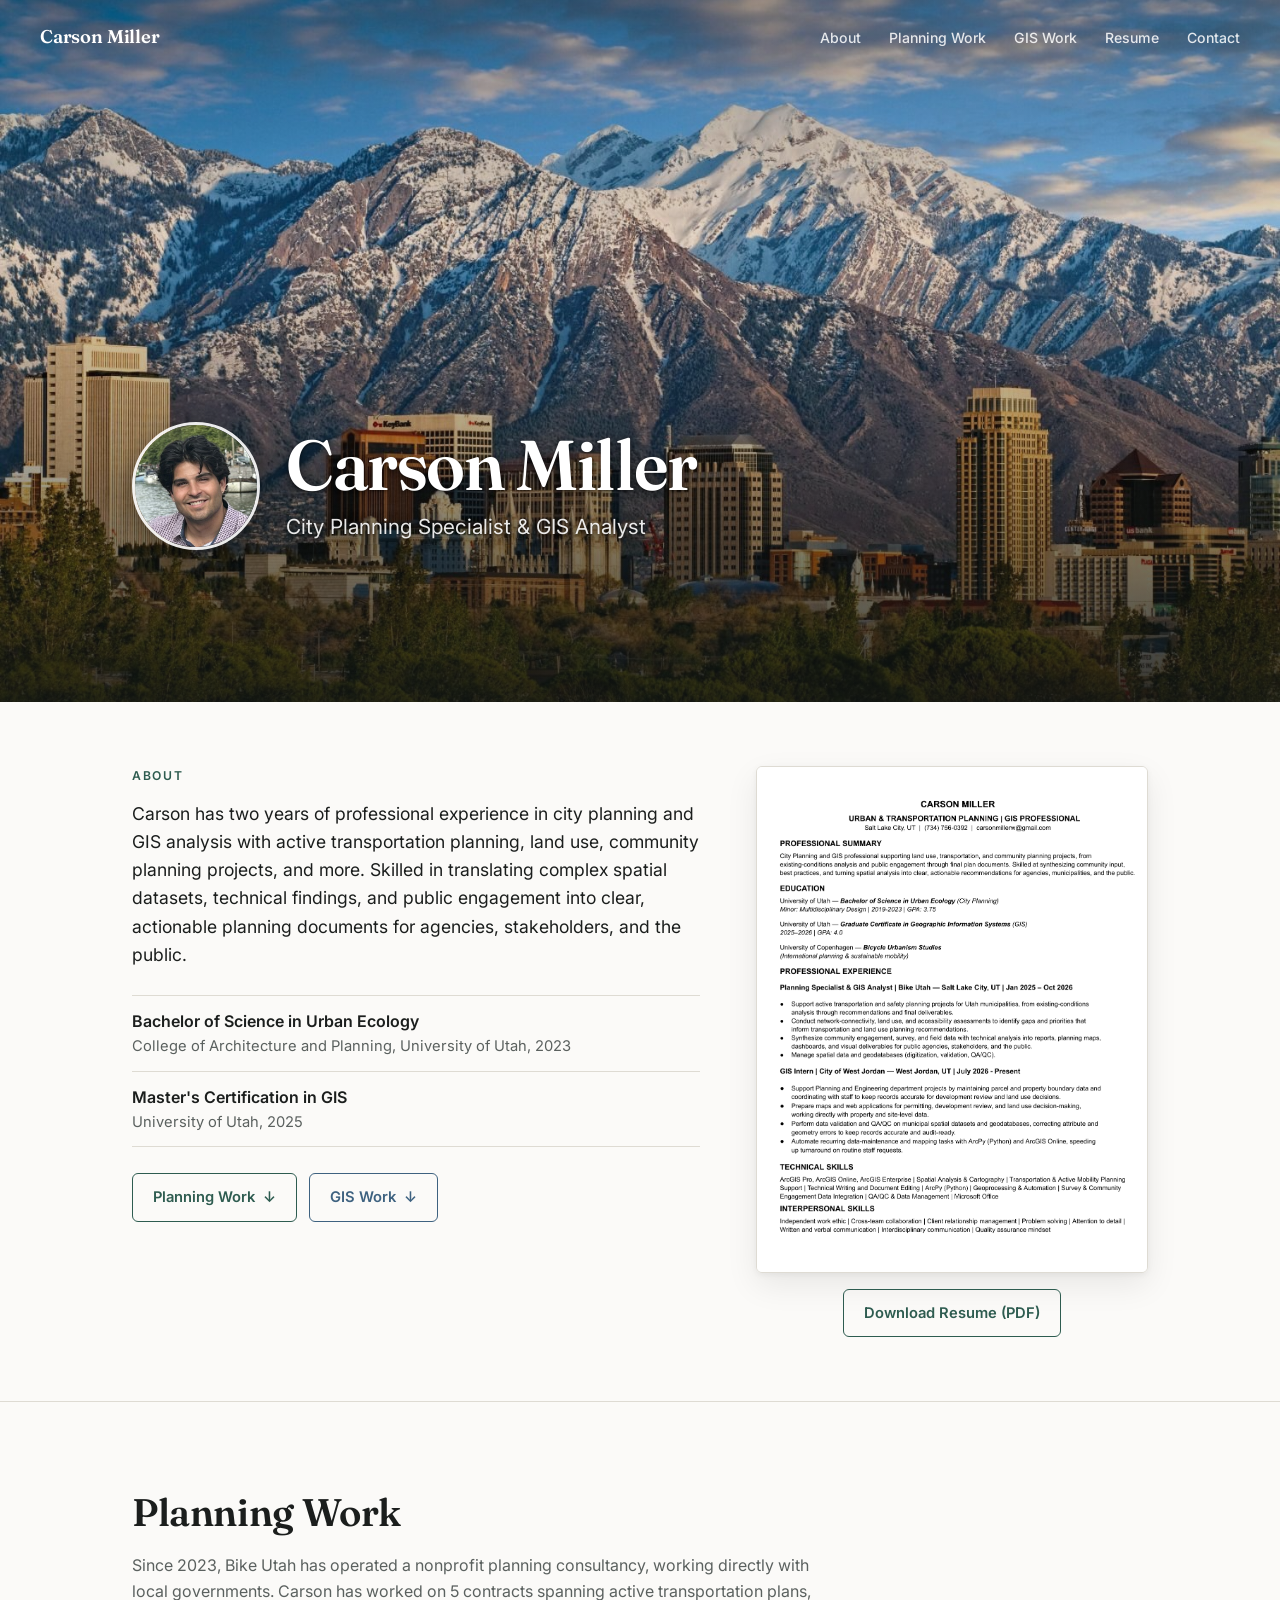
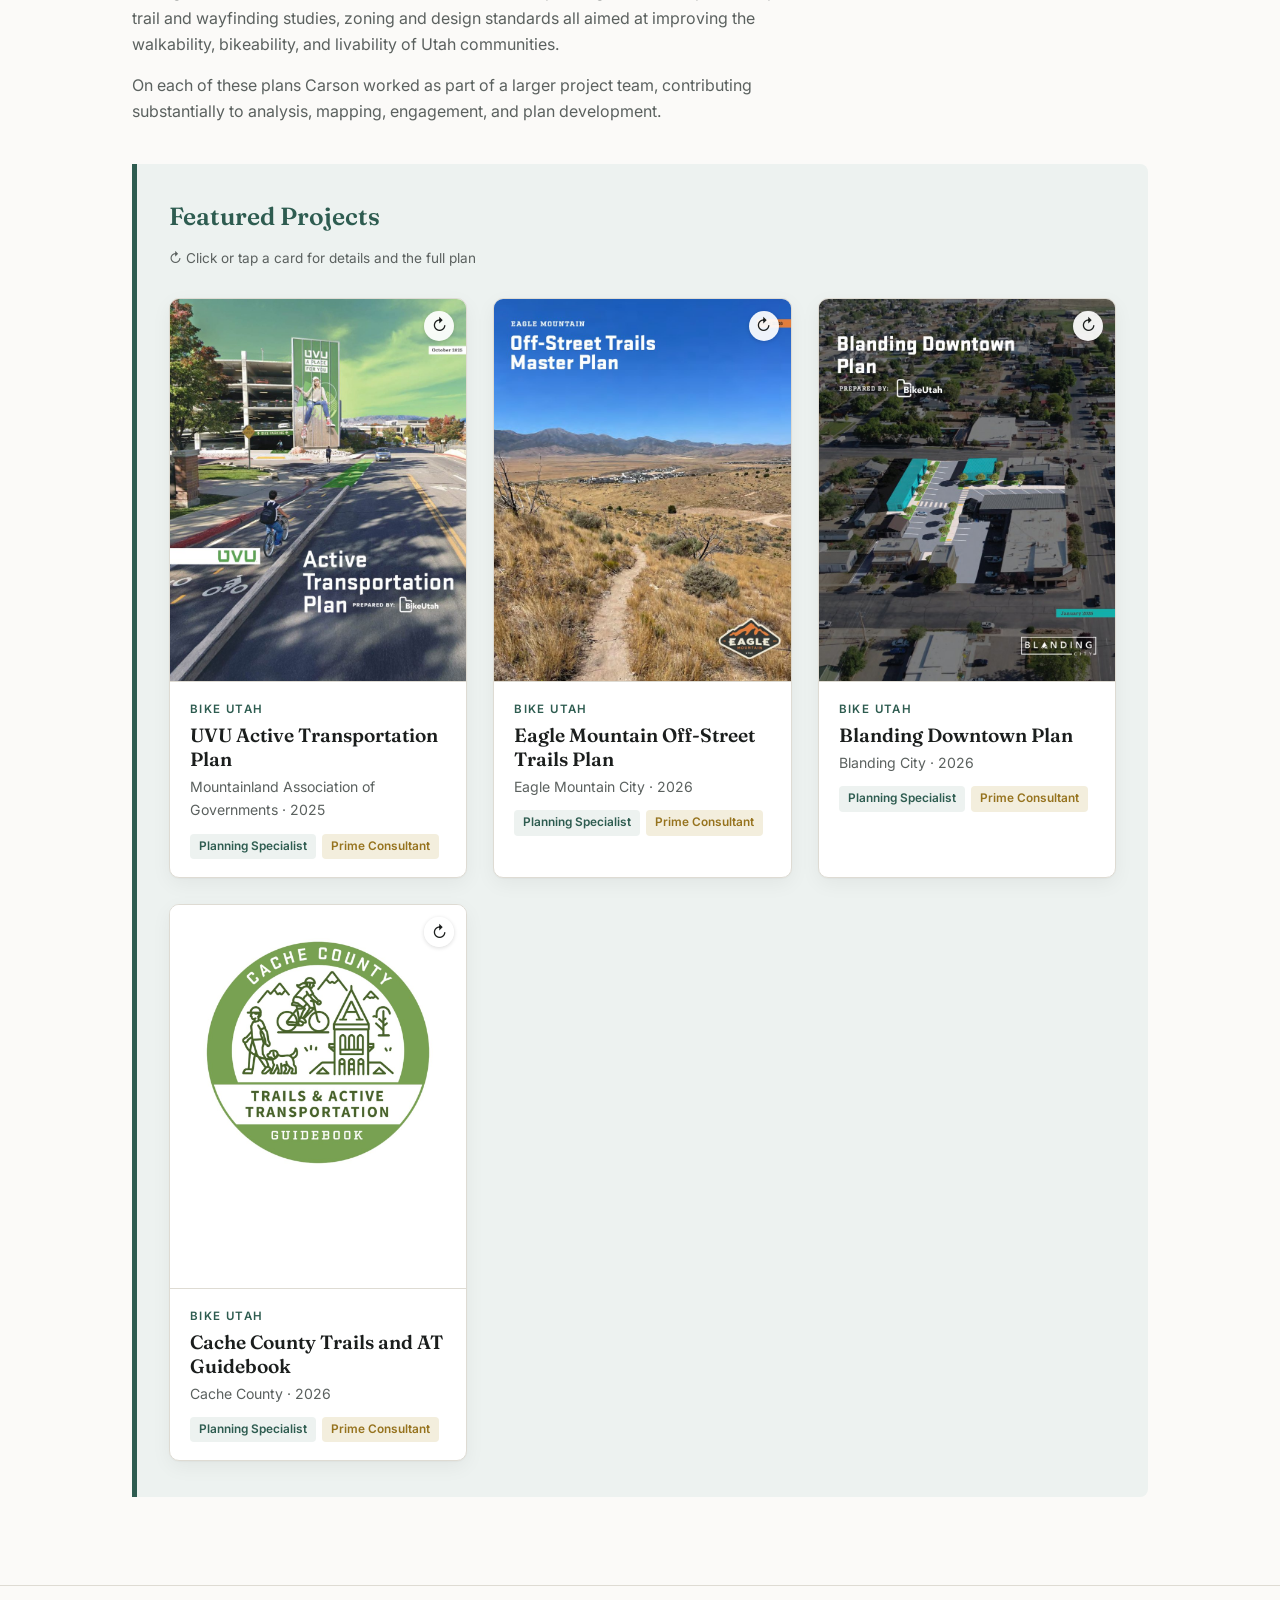
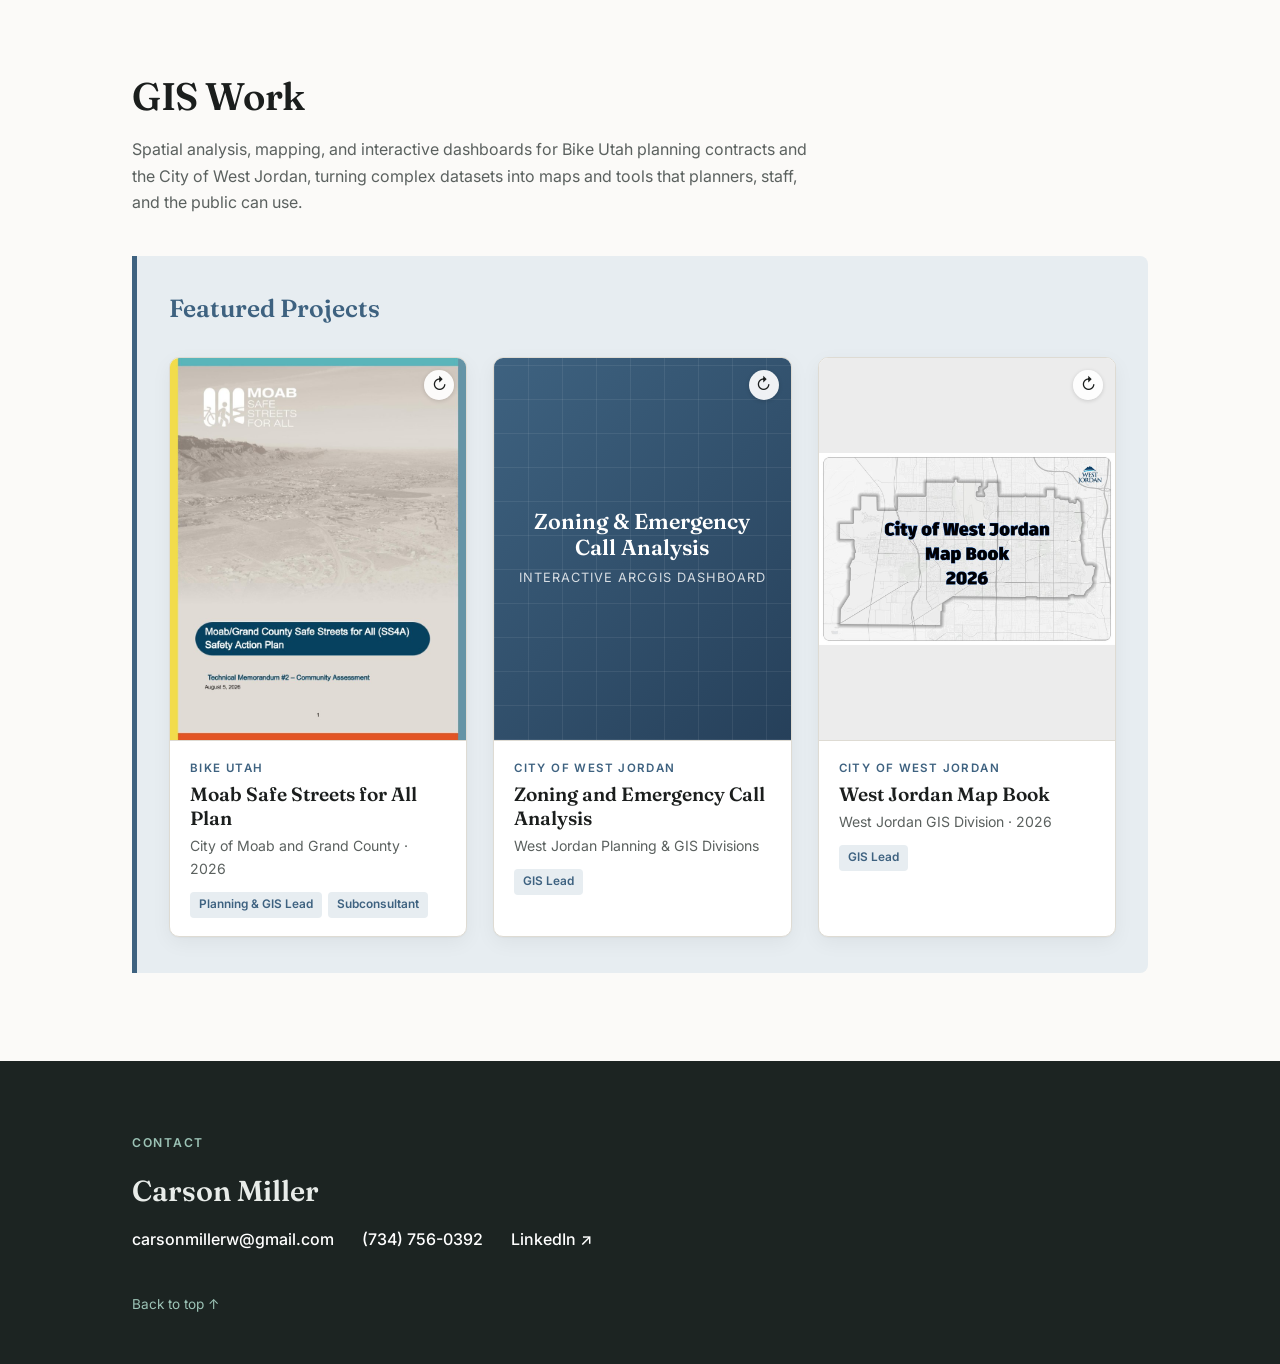
==== index.html @ 33e5baa2 "Lowercase active transportation plans in Planning Work overview Co-Authored-By: Claude Opus 5.5 <nor" ====
<!DOCTYPE html>
<html lang="en">
<head>
<meta charset="UTF-8">
<meta name="viewport" content="width=device-width, initial-scale=1.0">
<title>Carson Miller — City Planning Specialist &amp; GIS Analyst</title>
<meta name="description" content="Portfolio of Carson Miller, Planning Specialist and GIS Analyst at Bike Utah and the City of West Jordan, Utah.">
<meta property="og:title" content="Carson Miller — Portfolio">
<meta property="og:description" content="Planning Specialist and GIS Analyst at Bike Utah and the City of West Jordan, Utah.">
<meta property="og:image" content="https://carsonwmiller.github.io/Portfolio/assets/img/hero-slc-skyline.jpg">
<meta property="og:url" content="https://carsonwmiller.github.io/Portfolio/">
<meta property="og:type" content="website">
<meta name="twitter:card" content="summary_large_image">
<link rel="stylesheet" href="assets/css/style.css">
</head>
<body>

<header class="site-nav" id="siteNav">
  <div class="wrap">
    <a class="site-name" href="#top">Carson Miller</a>
    <button class="nav-toggle" id="navToggle" aria-label="Toggle menu" aria-expanded="false" aria-controls="siteNavLinks">
      <span></span><span></span><span></span>
    </button>
    <nav id="siteNavLinks">
      <a href="#about">About</a>
      <a href="#planning">Planning Work</a>
      <a href="#gis">GIS Work</a>
      <a href="#resume">Resume</a>
      <a href="#contact">Contact</a>
    </nav>
  </div>
</header>

<section class="hero" id="top">
  <img src="assets/img/hero-slc-skyline.jpg" alt="Downtown Salt Lake City skyline with the snow-capped Wasatch Mountains behind it">
  <div class="hero-content">
    <div class="wrap">
      <div class="hero-id">
        <img class="hero-photo" src="assets/img/headshot.jpg" alt="Carson Miller">
        <div>
          <h1>Carson Miller</h1>
          <div class="role">City Planning Specialist &amp; GIS Analyst</div>
        </div>
      </div>
    </div>
  </div>
</section>

<main>

  <section class="tight" id="about">
    <div class="wrap">
      <div class="about-grid">
        <div>
          <div class="eyebrow">About</div>
          <p class="lead">Carson has two years of professional experience in city planning and GIS analysis with active transportation planning, land use, community planning projects, and more. Skilled in translating complex spatial datasets, technical findings, and public engagement into clear, actionable planning documents for agencies, stakeholders, and the public.</p>

          <ul class="degree-list">
            <li>
              <div class="degree-name">Bachelor of Science in Urban Ecology</div>
              <div class="degree-school">College of Architecture and Planning, University of Utah, 2023</div>
            </li>
            <li>
              <div class="degree-name">Master's Certification in GIS</div>
              <div class="degree-school">University of Utah, 2025</div>
            </li>
          </ul>

          <div class="btn-row">
            <a class="btn btn-green" href="#planning">Planning Work <span aria-hidden="true">↓</span></a>
            <a class="btn btn-blue" href="#gis">GIS Work <span aria-hidden="true">↓</span></a>
          </div>
        </div>

        <div class="resume-col" id="resume">
          <a href="assets/resume/Carson-Miller-Resume.pdf" target="_blank" rel="noopener">
            <img class="resume-image" src="assets/img/resume-page1.png" alt="Carson Miller's resume">
          </a>
          <div class="resume-actions">
            <a class="btn btn-green" href="assets/resume/Carson-Miller-Resume.pdf" download>Download Resume (PDF)</a>
          </div>
        </div>
      </div>
    </div>
  </section>

  <!-- ================= PLANNING WORK ================= -->
  <section class="section-divide" id="planning">
    <div class="wrap">
      <h2>Planning Work</h2>
      <p class="muted measure">Since 2023, Bike Utah has operated a nonprofit planning consultancy, working directly with local governments. Carson has worked on 5 contracts spanning active transportation plans, trail and wayfinding studies, zoning and design standards all aimed at improving the walkability, bikeability, and livability of Utah communities.</p>
      <p class="muted measure">On each of these plans Carson worked as part of a larger project team, contributing substantially to analysis, mapping, engagement, and plan development.</p>

      <div class="cat-block">
        <div class="cat-title">Featured Projects</div>
        <p class="card-hint" id="cardHint">↻ Click or tap a card for details and the full plan</p>
        <div class="proj-grid">

          <!-- UVU -->
          <div class="flip-card" tabindex="0" role="button" aria-label="Utah Valley University Active Transportation Plan — show details">
            <div class="proj-inner">
              <div class="proj-face proj-front">
                <img class="proj-photo cover" src="assets/img/plan-uvu-main.jpg" alt="Cover of the UVU Active Transportation Plan showing a cyclist on a green bike lane near campus">
                <span class="flip-hint" aria-hidden="true">↻</span>
                <div class="proj-front-body">
                  <div class="proj-org">Bike Utah</div>
                  <div class="proj-name">UVU Active Transportation Plan</div>
                  <div class="proj-meta">Mountainland Association of Governments · 2025</div>
                  <div class="proj-tags"><span class="role-tag">Planning Specialist</span><span class="role-tag alt">Prime Consultant</span></div>
                </div>
              </div>
              <div class="proj-face proj-back">
                <img class="proj-photo" src="assets/img/plan-uvu-secondary.jpg" alt="Map of recommended bike loop, multi-use paths, and crossings on the UVU campus">
                <div class="proj-back-body">
                  <div class="proj-back-title">UVU Active Transportation Plan</div>
                  <ul class="proj-desc-list">
                    <li>Campus-wide Active Transportation Plan linking UVU, surrounding neighborhoods, and regional transit</li>
                    <li>Evaluates walking and biking conditions on campus and across the network</li>
                    <li>Identifies major barriers to active commuting</li>
                    <li>Infrastructure and program strategies for students, faculty, staff, and visitors</li>
                  </ul>
                  <div class="proj-links"><a class="proj-link" href="plans/uvu.html">View Full Plan →</a></div>
                </div>
              </div>
            </div>
          </div>

          <!-- Eagle Mountain -->
          <div class="flip-card" tabindex="0" role="button" aria-label="Eagle Mountain Off-Street Trails Plan — show details">
            <div class="proj-inner">
              <div class="proj-face proj-front">
                <img class="proj-photo cover" src="assets/img/plan-eaglemountain-cover.jpg" alt="Cover of the Eagle Mountain Off-Street Trails Master Plan">
                <span class="flip-hint" aria-hidden="true">↻</span>
                <div class="proj-front-body">
                  <div class="proj-org">Bike Utah</div>
                  <div class="proj-name">Eagle Mountain Off-Street Trails Plan</div>
                  <div class="proj-meta">Eagle Mountain City · 2026</div>
                  <div class="proj-tags"><span class="role-tag">Planning Specialist</span><span class="role-tag alt">Prime Consultant</span></div>
                </div>
              </div>
              <div class="proj-face proj-back">
                <img class="proj-photo" src="assets/img/plan-eaglemountain-secondary.jpg" alt="Trail network map of Lower Hidden Valley in Eagle Mountain">
                <div class="proj-back-body">
                  <div class="proj-back-title">Eagle Mountain Off-Street Trails Plan</div>
                  <ul class="proj-desc-list">
                    <li>Off-street trails master plan focused on Hidden Hollow and surrounding public lands</li>
                    <li>Field-based assessment of the existing trail system</li>
                    <li>Identifies safety, drainage, erosion, connectivity, and signage issues</li>
                    <li>Recommendations to improve conditions and expand access for all trail users</li>
                    <li>Evaluated the city's bike park; proposed skill-area and expansion upgrades</li>
                  </ul>
                  <div class="proj-links"><a class="proj-link" href="plans/eagle-mountain.html">View Full Plan →</a></div>
                </div>
              </div>
            </div>
          </div>

          <!-- Blanding -->
          <div class="flip-card" tabindex="0" role="button" aria-label="Blanding Downtown Plan — show details">
            <div class="proj-inner">
              <div class="proj-face proj-front">
                <img class="proj-photo cover" src="assets/img/plan-blanding-cover.jpg" alt="Cover of the Blanding Downtown Plan">
                <span class="flip-hint" aria-hidden="true">↻</span>
                <div class="proj-front-body">
                  <div class="proj-org">Bike Utah</div>
                  <div class="proj-name">Blanding Downtown Plan</div>
                  <div class="proj-meta">Blanding City · 2026</div>
                  <div class="proj-tags"><span class="role-tag">Planning Specialist</span><span class="role-tag alt">Prime Consultant</span></div>
                </div>
              </div>
              <div class="proj-face proj-back">
                <img class="proj-photo" src="assets/img/plan-blanding-secondary.jpg" alt="Aerial rendering of a proposed downtown Blanding block with infill building, midblock walkway, and parking">
                <div class="proj-back-body">
                  <div class="proj-back-title">Blanding Downtown Plan</div>
                  <ul class="proj-desc-list">
                    <li>Recommendations to make downtown more walkable and vibrant</li>
                    <li>Street redesigns, downtown zoning code, wayfinding and street amenities</li>
                    <li>Branding and marketing recommendations</li>
                    <li>Existing conditions analysis</li>
                    <li>Community workshop for engagement</li>
                  </ul>
                  <div class="proj-links"><a class="proj-link" href="plans/blanding.html">View Full Plan →</a></div>
                </div>
              </div>
            </div>
          </div>

          <!-- Cache County -->
          <div class="flip-card" tabindex="0" role="button" aria-label="Cache County Trails and Active Transportation Guidebook — show details">
            <div class="proj-inner">
              <div class="proj-face proj-front">
                <img class="proj-photo cover logo" src="assets/img/plan-cache-logo.jpg" alt="Cache County Trails and Active Transportation Guidebook logo">
                <span class="flip-hint" aria-hidden="true">↻</span>
                <div class="proj-front-body">
                  <div class="proj-org">Bike Utah</div>
                  <div class="proj-name">Cache County Trails and AT Guidebook</div>
                  <div class="proj-meta">Cache County · 2026</div>
                  <div class="proj-tags"><span class="role-tag">Planning Specialist</span><span class="role-tag alt">Prime Consultant</span></div>
                </div>
              </div>
              <div class="proj-face proj-back">
                <img class="proj-photo logo" src="assets/img/plan-cache-logo.jpg" alt="">
                <div class="proj-back-body">
                  <div class="proj-back-title">Cache County Trails and AT Guidebook</div>
                  <ul class="proj-desc-list">
                    <li>Guidebook for municipalities to support implementation of AT facilities</li>
                    <li>More consistent design standards for municipalities to follow</li>
                    <li>Context-sensitive standards aligned with Cache County's unique characteristics</li>
                    <li>Model ordinances and policy tools</li>
                    <li>Hosted 3 community workshops</li>
                  </ul>
                  <div class="proj-links"><span class="proj-status">Ongoing Project</span></div>
                </div>
              </div>
            </div>
          </div>

        </div>
      </div>
    </div>
  </section>

  <!-- ================= GIS WORK ================= -->
  <section class="section-divide" id="gis">
    <div class="wrap">
      <h2>GIS Work</h2>
      <p class="muted measure">Spatial analysis, mapping, and interactive dashboards for Bike Utah planning contracts and the City of West Jordan, turning complex datasets into maps and tools that planners, staff, and the public can use.</p>

      <div class="cat-block cat-blue">
        <div class="cat-title">Featured Projects</div>
        <div class="proj-grid">

          <!-- Moab -->
          <div class="flip-card" tabindex="0" role="button" aria-label="Moab Safe Streets for All Plan — show details">
            <div class="proj-inner">
              <div class="proj-face proj-front">
                <img class="proj-photo cover" src="assets/img/plan-moab-cover.jpg" alt="Cover of the Moab/Grand County Safe Streets for All Safety Action Plan community assessment memo">
                <span class="flip-hint" aria-hidden="true">↻</span>
                <div class="proj-front-body">
                  <div class="proj-org">Bike Utah</div>
                  <div class="proj-name">Moab Safe Streets for All Plan</div>
                  <div class="proj-meta">City of Moab and Grand County · 2026</div>
                  <div class="proj-tags"><span class="role-tag">Planning &amp; GIS Lead</span><span class="role-tag alt">Subconsultant</span></div>
                </div>
              </div>
              <div class="proj-face proj-back">
                <img class="proj-photo" src="assets/img/plan-moab-secondary.jpg" alt="Equity Priority Index map of Moab and Grand County">
                <div class="proj-back-body">
                  <div class="proj-back-title">Moab Safe Streets for All Plan</div>
                  <ul class="proj-desc-list">
                    <li>Community assessment for the Moab/Grand County SS4A Safety Action Plan</li>
                    <li>Built an Equity Priority Index (WFRC method) from 2020 Census blocks and 2024 ACS data</li>
                    <li>Level of Traffic Stress and gap analysis of bike lanes, sidewalks, and crossings</li>
                    <li>Travel shed analysis showing how planned corridor improvements expand walking and biking access to neighborhood and regional centers</li>
                  </ul>
                  <div class="proj-links">
                    <a class="proj-link" href="plans/moab-memo.html">View Full Plan →</a>
                  </div>
                </div>
              </div>
            </div>
          </div>

          <!-- Emergency calls -->
          <div class="flip-card" tabindex="0" role="button" aria-label="Zoning and Emergency Call Analysis — show details">
            <div class="proj-inner">
              <div class="proj-face proj-front">
                <div class="proj-placeholder blue cover"><div><div class="ph-label">Zoning &amp; Emergency<br>Call Analysis</div><div class="ph-sub">Interactive ArcGIS Dashboard</div></div></div>
                <span class="flip-hint" aria-hidden="true">↻</span>
                <div class="proj-front-body">
                  <div class="proj-org">City of West Jordan</div>
                  <div class="proj-name">Zoning and Emergency Call Analysis</div>
                  <div class="proj-meta">West Jordan Planning &amp; GIS Divisions</div>
                  <div class="proj-tags"><span class="role-tag">GIS Lead</span></div>
                </div>
              </div>
              <div class="proj-face proj-back">
                <div class="proj-placeholder blue"><div class="ph-sub">Calls per 100 residents, by zone and year</div></div>
                <div class="proj-back-body">
                  <div class="proj-back-title">Zoning and Emergency Call Analysis</div>
                  <ul class="proj-desc-list">
                    <li>Compared emergency call volume across zoning areas for the Planning Division</li>
                    <li>Built custom study-area polygons and clipped call data to each zone</li>
                    <li>Estimated zone populations from census block data</li>
                    <li>Calls per 100 residents, by year and call type</li>
                    <li>Interactive ArcGIS Dashboard built for non-GIS staff</li>
                  </ul>
                  <div class="proj-links">
                    <a class="proj-link" href="https://west-jordan-city.maps.arcgis.com/apps/dashboards/5d0755e8b1f54883b22e8482d01b4936" target="_blank" rel="noopener">Open Live Dashboard ↗</a>
                    <a class="proj-link" href="plans/westjordan-emergency.html">Project Workflow →</a>
                  </div>
                </div>
              </div>
            </div>
          </div>

          <!-- Map book -->
          <div class="flip-card" tabindex="0" role="button" aria-label="West Jordan Map Book — show details">
            <div class="proj-inner">
              <div class="proj-face proj-front">
                <img class="proj-photo cover contain" src="assets/img/plan-mapbook-cover.jpg" alt="Title page of the City of West Jordan Map Book 2026">
                <span class="flip-hint" aria-hidden="true">↻</span>
                <div class="proj-front-body">
                  <div class="proj-org">City of West Jordan</div>
                  <div class="proj-name">West Jordan Map Book</div>
                  <div class="proj-meta">West Jordan GIS Division · 2026</div>
                  <div class="proj-tags"><span class="role-tag">GIS Lead</span></div>
                </div>
              </div>
              <div class="proj-face proj-back">
                <img class="proj-photo" src="assets/img/plan-mapbook-secondary.jpg" alt="Zoning map of West Jordan from the 2026 Map Book">
                <div class="proj-back-body">
                  <div class="proj-back-title">West Jordan Map Book</div>
                  <ul class="proj-desc-list">
                    <li>2026 citywide reference atlas of 35 maps for city staff</li>
                    <li>Organized by land use, utilities, schools, emergency services, transportation, public works, and districts</li>
                    <li>Includes zoning, future land use, FEMA flood zones, and liquefaction potential</li>
                    <li>2025 medical and fire call maps and heat maps, plus fire station service areas</li>
                    <li>Consistent cartographic template across every map</li>
                  </ul>
                  <div class="proj-links"><a class="proj-link" href="plans/westjordan-map-book.html">View Full Map Book →</a></div>
                </div>
              </div>
            </div>
          </div>

        </div>
      </div>
    </div>
  </section>

</main>

<footer class="contact-footer" id="contact">
  <div class="wrap">
    <div class="eyebrow">Contact</div>
    <div class="contact-name">Carson Miller</div>
    <div class="contact-lines">
      <a href="mailto:carsonmillerw@gmail.com">carsonmillerw@gmail.com</a>
      <a href="tel:+17347560392">(734) 756-0392</a>
      <a href="https://www.linkedin.com/in/carson-miller-039444268/" target="_blank" rel="noopener">LinkedIn ↗</a>
    </div>
    <a class="back-to-top" href="#top">Back to top ↑</a>
  </div>
</footer>

<script>
  const hint = document.getElementById('cardHint');
  function flip(card) {
    document.querySelectorAll('.flip-card.flipped').forEach(c => { if (c !== card) c.classList.remove('flipped'); });
    card.classList.toggle('flipped');
    if (hint) hint.classList.add('hidden');
  }
  document.querySelectorAll('.flip-card').forEach(card => {
    card.addEventListener('click', e => { if (!e.target.closest('a')) flip(card); });
    card.addEventListener('keydown', e => {
      if ((e.key === 'Enter' || e.key === ' ') && !e.target.closest('a')) { e.preventDefault(); flip(card); }
    });
  });

  const nav = document.getElementById('siteNav');
  const onScroll = () => nav.classList.toggle('scrolled', window.scrollY > window.innerHeight * 0.5);
  window.addEventListener('scroll', onScroll, {passive:true});
  onScroll();

  const navToggle = document.getElementById('navToggle');
  const navLinks = document.getElementById('siteNavLinks');
  navToggle.addEventListener('click', () => {
    const open = navLinks.classList.toggle('open');
    navToggle.classList.toggle('open', open);
    navToggle.setAttribute('aria-expanded', open);
    nav.classList.add('scrolled');
  });
  navLinks.querySelectorAll('a').forEach(a => a.addEventListener('click', () => {
    navLinks.classList.remove('open');
    navToggle.classList.remove('open');
    navToggle.setAttribute('aria-expanded', 'false');
  }));
</script>

</body>
</html>
---- assets/css/style.css ----
@import url('https://fonts.googleapis.com/css2?family=Fraunces:opsz,wght@9..144,400;9..144,600;9..144,700&family=Inter:wght@400;500;600;700&display=swap');

:root{
  --bg:#FBFAF8;
  --surface:#FFFFFF;
  --ink:#1B1E1D;
  --ink-soft:#5B615F;
  --line:#DEDBD3;
  --accent:#2E5C50;
  --accent-soft:#EDF2F0;
  --blue:#3E6280;
  --blue-soft:#E7EDF1;
  --gold:#96731E;
  --gold-soft:#F3EEDD;
  --max:1080px;
  --measure:680px;
}

*{box-sizing:border-box;}
html{scroll-behavior:smooth;}
body{
  margin:0;
  background:var(--bg);
  color:var(--ink);
  font-family:'Inter', -apple-system, BlinkMacSystemFont, sans-serif;
  font-size:16px;
  line-height:1.65;
  -webkit-font-smoothing:antialiased;
}
a{color:var(--accent); text-decoration:none;}
a:hover, a:focus-visible{text-decoration:underline;}
img{max-width:100%; display:block;}

.wrap{max-width:var(--max); margin:0 auto; padding:0 32px;}
.measure{max-width:var(--measure);}

h1,h2,.display{font-family:'Fraunces', Georgia, serif;}
h2{font-size:clamp(1.8rem, 3vw, 2.5rem); font-weight:600; margin:0 0 18px; letter-spacing:-0.01em; line-height:1.15;}

.eyebrow{
  font-size:0.76rem; text-transform:uppercase; letter-spacing:0.14em;
  color:var(--accent); font-weight:600; margin-bottom:14px;
}
p{margin:0 0 14px;}
.muted{color:var(--ink-soft);}
.lead{font-size:1.1rem; line-height:1.6;}

/* ---------- nav ---------- */
.site-nav{
  position:fixed; top:0; left:0; right:0; z-index:100;
  padding:22px 0; border-bottom:1px solid transparent;
  transition:background .3s ease, padding .3s ease, border-color .3s ease;
}
.site-nav .wrap{display:flex; justify-content:space-between; align-items:center; gap:16px; max-width:none; padding:0 40px;}
.site-name{font-family:'Fraunces', serif; font-weight:600; font-size:1.15rem; color:#fff; letter-spacing:-0.01em;}
.site-name:hover{text-decoration:none;}
.site-nav nav{display:flex; gap:28px; font-size:0.88rem; font-weight:500;}
.site-nav nav a{color:rgba(255,255,255,0.85);}
.site-nav nav a:hover{color:#fff; text-decoration:none; border-bottom:1px solid #fff;}
.site-nav.scrolled{background:rgba(251,250,248,0.94); backdrop-filter:blur(8px); padding:14px 0; border-bottom-color:var(--line);}
.site-nav.scrolled .site-name{color:var(--ink);}
.site-nav.scrolled nav a{color:var(--ink-soft);}
.site-nav.scrolled nav a:hover{color:var(--accent); border-color:var(--accent);}

.nav-toggle{display:none; flex-direction:column; justify-content:center; gap:5px; width:32px; height:32px; padding:0; background:none; border:none; cursor:pointer;}
.nav-toggle span{width:100%; height:2px; background:#fff; transition:transform .2s ease, opacity .2s ease;}
.site-nav.scrolled .nav-toggle span{background:var(--ink);}
.nav-toggle.open span:nth-child(1){transform:translateY(7px) rotate(45deg);}
.nav-toggle.open span:nth-child(2){opacity:0;}
.nav-toggle.open span:nth-child(3){transform:translateY(-7px) rotate(-45deg);}

/* ---------- hero ---------- */
.hero{position:relative; min-height:78vh; display:flex; align-items:flex-end; overflow:hidden; background:#1c2422;}
.hero > img{position:absolute; inset:0; width:100%; height:100%; object-fit:cover; object-position:50% 55%;}
.hero::after{content:""; position:absolute; inset:0; background:linear-gradient(180deg, rgba(15,20,19,.40) 0%, rgba(15,20,19,.10) 35%, rgba(15,20,19,.35) 65%, rgba(15,20,19,.85) 100%);}
.hero-content{position:relative; z-index:1; width:100%; padding:0 0 64px; color:#fff; text-shadow:0 2px 14px rgba(0,0,0,.55), 0 1px 3px rgba(0,0,0,.5);}
.hero-id{display:flex; align-items:center; gap:26px;}
.hero-photo{width:128px; height:128px; border-radius:50%; object-fit:cover; object-position:center; border:3px solid rgba(255,255,255,.9); box-shadow:0 6px 24px rgba(0,0,0,.35); flex-shrink:0;}
.hero h1{font-size:clamp(2.6rem, 6vw, 4.4rem); font-weight:600; margin:0 0 8px; letter-spacing:-0.02em; line-height:1.05;}
.hero .role{font-size:clamp(1.05rem, 2vw, 1.3rem); color:rgba(255,255,255,.9);}
.hero-credit{position:absolute; right:16px; bottom:10px; z-index:1; font-size:.72rem; color:rgba(255,255,255,.55);}

/* ---------- sections ---------- */
section{padding:88px 0;}
section.tight{padding:64px 0;}
.section-divide{border-top:1px solid var(--line);}

.about-grid{display:grid; grid-template-columns:1.45fr 1fr; gap:56px; align-items:start;}
.resume-col{scroll-margin-top:90px;}
.resume-image{width:100%; border:1px solid var(--line); border-radius:6px; box-shadow:0 2px 6px rgba(0,0,0,.05), 0 12px 32px rgba(0,0,0,.08); transition:transform .2s ease, box-shadow .2s ease;}
.resume-col a:hover .resume-image{transform:translateY(-2px); box-shadow:0 4px 10px rgba(0,0,0,.07), 0 18px 40px rgba(0,0,0,.12);}
.resume-actions{margin-top:16px; display:flex; justify-content:center;}
.degree-list{list-style:none; padding:0; margin:26px 0;}
.degree-list li{padding:12px 0; border-top:1px solid var(--line);}
.degree-list li:last-child{border-bottom:1px solid var(--line);}
.degree-name{font-weight:600;}
.degree-school{color:var(--ink-soft); font-size:.92rem;}


.btn-row{display:flex; flex-wrap:wrap; gap:12px; margin-top:8px;}
.btn{display:inline-flex; align-items:center; gap:8px; padding:11px 20px; border-radius:6px; font-weight:600; font-size:.92rem; border:1.5px solid currentColor; transition:background .15s ease, color .15s ease;}
.btn:hover{text-decoration:none;}
.btn-green{color:var(--accent);}
.btn-green:hover{background:var(--accent); color:#fff;}
.btn-blue{color:var(--blue);}
.btn-blue:hover{background:var(--blue); color:#fff;}

/* ---------- work sections ---------- */
.cat-block{margin-top:40px; padding:32px 32px 36px; background:var(--accent-soft); border-left:5px solid var(--accent); border-radius:0 8px 8px 0;}
.cat-block.cat-blue{background:var(--blue-soft); border-left-color:var(--blue);}
.cat-title{font-family:'Fraunces', serif; font-size:1.55rem; font-weight:600; margin-bottom:6px; color:var(--accent);}
.cat-blue .cat-title{color:var(--blue);}
.cat-desc{color:var(--ink-soft); max-width:var(--measure);}
.org-tag{display:inline-block; font-size:.75rem; letter-spacing:.1em; text-transform:uppercase; font-weight:600; color:var(--accent); margin-bottom:10px;}
.cat-blue .org-tag{color:var(--blue);}

.proj-grid{display:grid; grid-template-columns:repeat(3, minmax(0, 1fr)); gap:26px; margin-top:28px; align-items:stretch;}

.card-hint{font-size:.85rem; color:var(--ink-soft); margin-top:10px; transition:opacity .4s ease;}
.card-hint.hidden{opacity:0;}

/* flip cards */
.flip-card{perspective:1400px; cursor:pointer;}
.flip-card:focus-visible{outline:3px solid var(--accent); outline-offset:4px; border-radius:10px;}
.proj-inner{position:relative; display:grid; width:100%; height:100%; transition:transform .6s cubic-bezier(.3,.7,.3,1); transform-style:preserve-3d;}
.flip-card.flipped .proj-inner{transform:rotateY(180deg);}
.proj-face{position:relative; grid-area:1 / 1; backface-visibility:hidden; -webkit-backface-visibility:hidden; background:var(--surface); border:1px solid var(--line); border-radius:10px; overflow:hidden; display:flex; flex-direction:column; box-shadow:0 1px 2px rgba(0,0,0,.04), 0 6px 20px rgba(0,0,0,.05);}
.proj-back{transform:rotateY(180deg);}
.proj-photo{width:100%; height:300px; object-fit:cover; object-position:top center; border-bottom:1px solid var(--line);}
.proj-back .proj-photo{height:130px; object-position:center;}
.proj-photo.logo{object-fit:contain; object-position:center; background:#fff; padding:24px;}
.proj-back .proj-photo.logo{padding:12px;}
.proj-photo.cover{height:auto; aspect-ratio:612 / 792; object-fit:cover; object-position:top center;}
.proj-photo.cover.contain{object-fit:contain; object-position:center; background:#ececec;}
.proj-photo.cover.logo{object-fit:contain; padding:28px;}
.proj-front-body{padding:18px 20px; display:flex; flex-direction:column; gap:4px;}
.proj-org{font-size:.72rem; text-transform:uppercase; letter-spacing:.12em; font-weight:600; color:var(--accent);}
.cat-blue .proj-org{color:var(--blue);}
.proj-name{font-family:'Fraunces', serif; font-size:1.2rem; font-weight:600; line-height:1.25;}
.proj-meta{font-size:.88rem; color:var(--ink-soft);}
.proj-tags{display:flex; flex-wrap:wrap; gap:6px; margin-top:8px;}
.role-tag{font-size:.74rem; padding:3px 9px; border-radius:4px; background:var(--accent-soft); color:var(--accent); font-weight:600;}
.role-tag.alt{background:var(--gold-soft); color:var(--gold);}
.cat-blue .role-tag{background:var(--blue-soft); color:var(--blue);}
.flip-hint{position:absolute; top:12px; right:12px; width:30px; height:30px; border-radius:50%; background:rgba(255,255,255,.92); display:grid; place-items:center; font-size:1rem; color:var(--ink); box-shadow:0 1px 4px rgba(0,0,0,.15);}

.proj-back-body{padding:16px 20px 18px; display:flex; flex-direction:column; flex:1; min-height:0;}
.proj-back-title{font-weight:600; font-size:.95rem; margin-bottom:6px;}
.proj-desc-list{margin:0; padding-left:18px; font-size:.87rem; line-height:1.5; color:var(--ink); overflow:auto; flex:1;}
.proj-desc-list li{margin-bottom:5px;}
.proj-links{display:flex; flex-wrap:wrap; gap:6px 16px; margin-top:12px; padding-top:10px; border-top:1px solid var(--line);}
.proj-link{font-weight:600; font-size:.88rem;}
.cat-blue .proj-link{color:var(--blue);}

/* placeholder art when a project has no image yet */
.proj-placeholder{height:300px; display:grid; place-items:center; text-align:center; color:#fff; padding:24px; position:relative; overflow:hidden; border-bottom:1px solid var(--line);
  background:
    repeating-linear-gradient(0deg, rgba(255,255,255,.07) 0 1px, transparent 1px 34px),
    repeating-linear-gradient(90deg, rgba(255,255,255,.07) 0 1px, transparent 1px 34px),
    linear-gradient(135deg, #2E5C50, #1f3f37);}
.proj-back .proj-placeholder{height:130px;}
.proj-placeholder.cover{height:auto; aspect-ratio:612 / 792;}
.proj-status{font-size:.78rem; text-transform:uppercase; letter-spacing:.12em; font-weight:600; color:var(--gold); background:var(--gold-soft); padding:4px 10px; border-radius:4px;}
.proj-placeholder.blue{background:
    repeating-linear-gradient(0deg, rgba(255,255,255,.07) 0 1px, transparent 1px 34px),
    repeating-linear-gradient(90deg, rgba(255,255,255,.07) 0 1px, transparent 1px 34px),
    linear-gradient(135deg, #3E6280, #26405a);}
.proj-placeholder .ph-label{font-family:'Fraunces', serif; font-size:1.35rem; font-weight:600; line-height:1.2;}
.proj-placeholder .ph-sub{font-size:.8rem; opacity:.8; margin-top:6px; letter-spacing:.08em; text-transform:uppercase;}

.coming-soon{border:2px dashed var(--line); border-radius:10px; display:flex; flex-direction:column; justify-content:center; align-items:center; text-align:center; padding:32px; color:var(--ink-soft); background:rgba(255,255,255,.5);}
.coming-soon .proj-name{color:var(--ink); margin-bottom:6px;}
.coming-soon .status{margin-top:14px; font-size:.75rem; text-transform:uppercase; letter-spacing:.12em; font-weight:600; color:var(--blue);}

/* ---------- contact ---------- */
.contact-footer{background:#1c2422; color:#e8ece9; padding:72px 0 48px;}
.contact-footer .eyebrow{color:#9cc3b6;}
.contact-name{font-family:'Fraunces', serif; font-size:1.8rem; font-weight:600; margin-bottom:12px;}
.contact-lines{display:flex; flex-wrap:wrap; gap:10px 28px;}
.contact-lines a{color:#fff; font-weight:500;}
.back-to-top{display:inline-block; margin-top:40px; font-size:.85rem; color:#9cc3b6;}

/* ---------- plan viewer pages ---------- */
.plan-page{display:flex; flex-direction:column; height:100vh; margin:0;}
.plan-header{display:flex; align-items:center; gap:24px; padding:14px 24px; background:var(--bg); border-bottom:1px solid var(--line); flex-wrap:wrap;}
.plan-site-name{font-family:'Fraunces', serif; font-weight:600; color:var(--ink);}
.plan-title{font-weight:600; flex:1; min-width:200px;}
.plan-actions{display:flex; gap:18px; font-size:.9rem; font-weight:600; flex-wrap:wrap;}
.plan-embed{flex:1; width:100%; border:0; min-height:0;}
.plan-note{padding:10px 24px; font-size:.85rem; background:var(--gold-soft); color:#5d4712; border-bottom:1px solid var(--line);}

/* ---------- responsive ---------- */
@media (max-width:860px){
  .about-grid{grid-template-columns:1fr; gap:40px;}
  .resume-col{max-width:460px;}
  .proj-grid{grid-template-columns:repeat(2, minmax(0, 1fr));}
}
@media (max-width:720px){
  .wrap{padding:0 16px;}
  .site-nav .wrap{padding:0 16px;}
  .nav-toggle{display:flex;}
  .site-nav nav{display:none; position:absolute; top:100%; left:0; right:0; flex-direction:column; gap:0; background:var(--bg); border-bottom:1px solid var(--line);}
  .site-nav nav.open{display:flex;}
  .site-nav nav a{color:var(--ink); padding:14px 16px; border-top:1px solid var(--line);}
  .site-nav nav a:hover{border-bottom:none;}
  section{padding:64px 0;}
  .cat-block{padding:22px 16px 24px; margin-left:-16px; margin-right:-16px; border-radius:0;}
  .proj-grid{grid-template-columns:1fr;}
  .coming-soon{min-height:260px;}
  .hero{min-height:70vh;}
  .hero-id{gap:16px;}
  .hero-photo{width:84px; height:84px;}
  .plan-header{padding:12px 16px; gap:10px;}
}
@media (prefers-reduced-motion:reduce){
  html{scroll-behavior:auto;}
  .proj-inner{transition:none;}
}
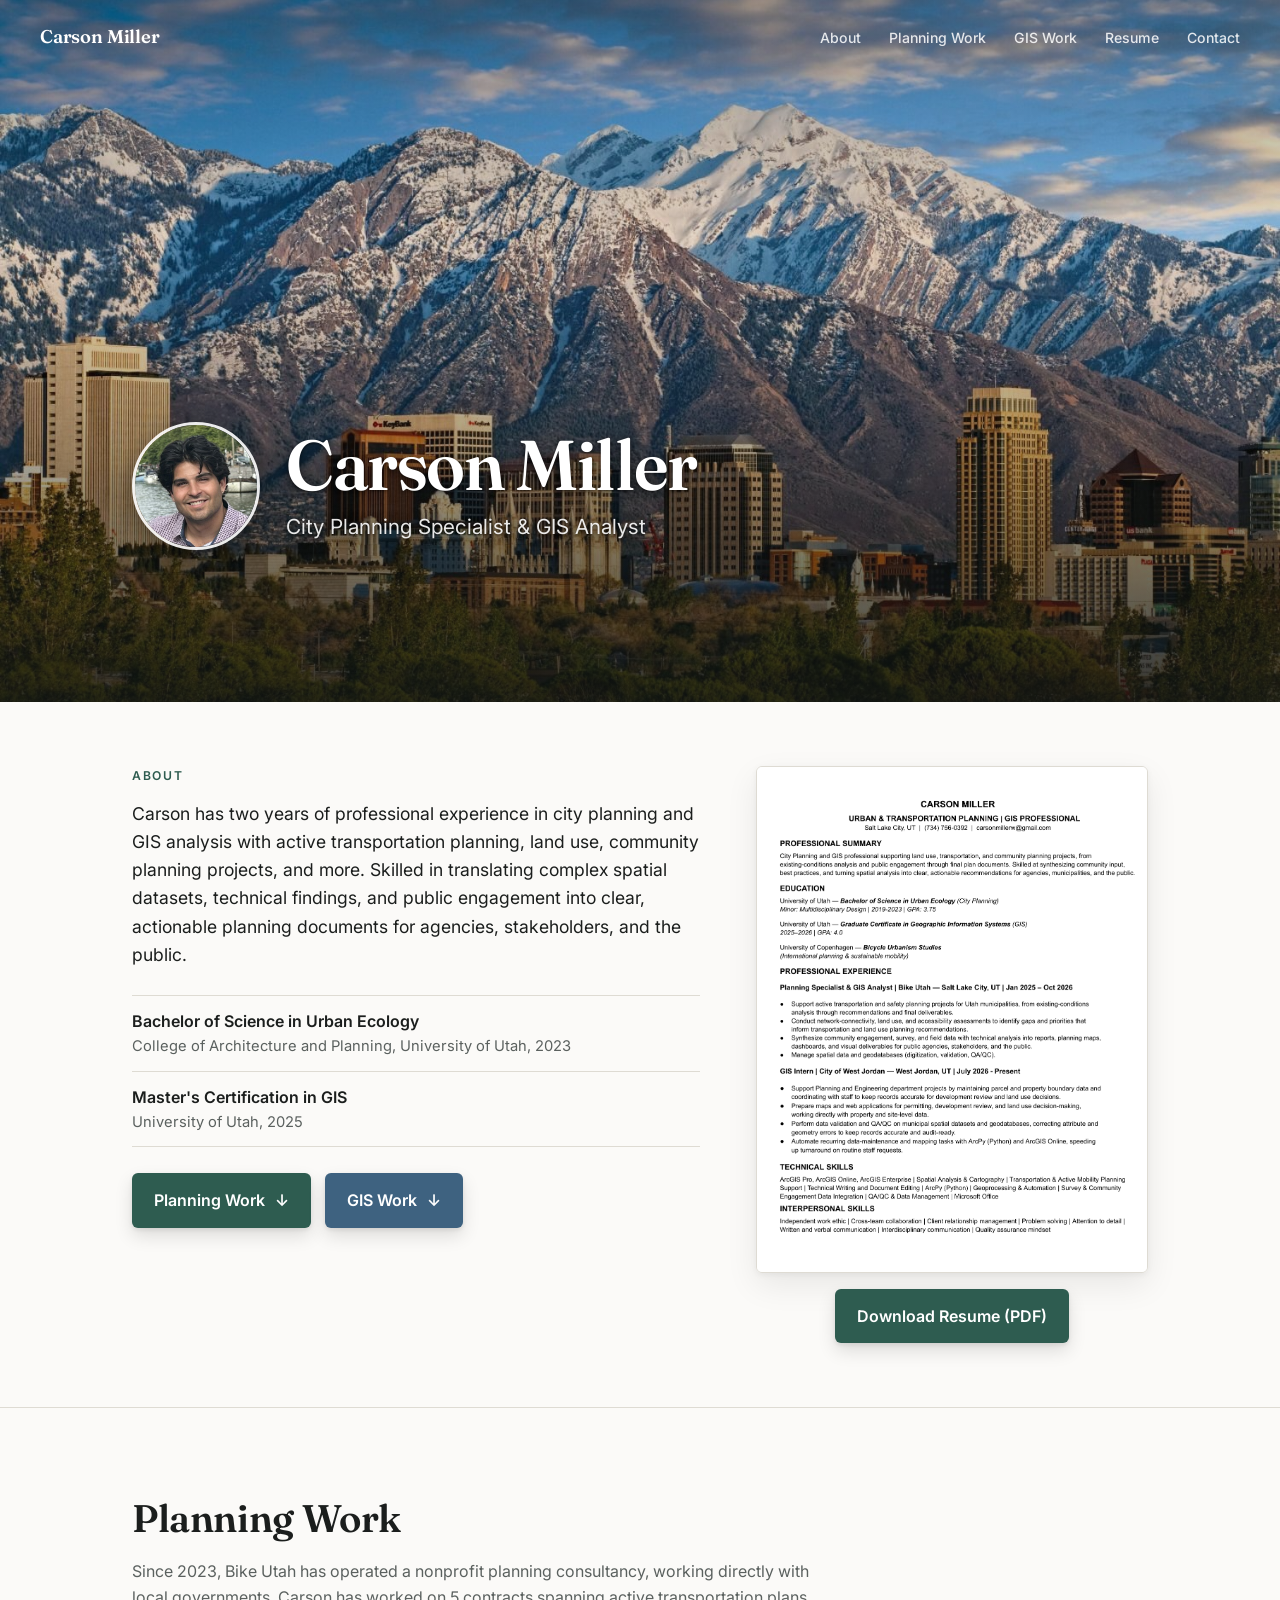
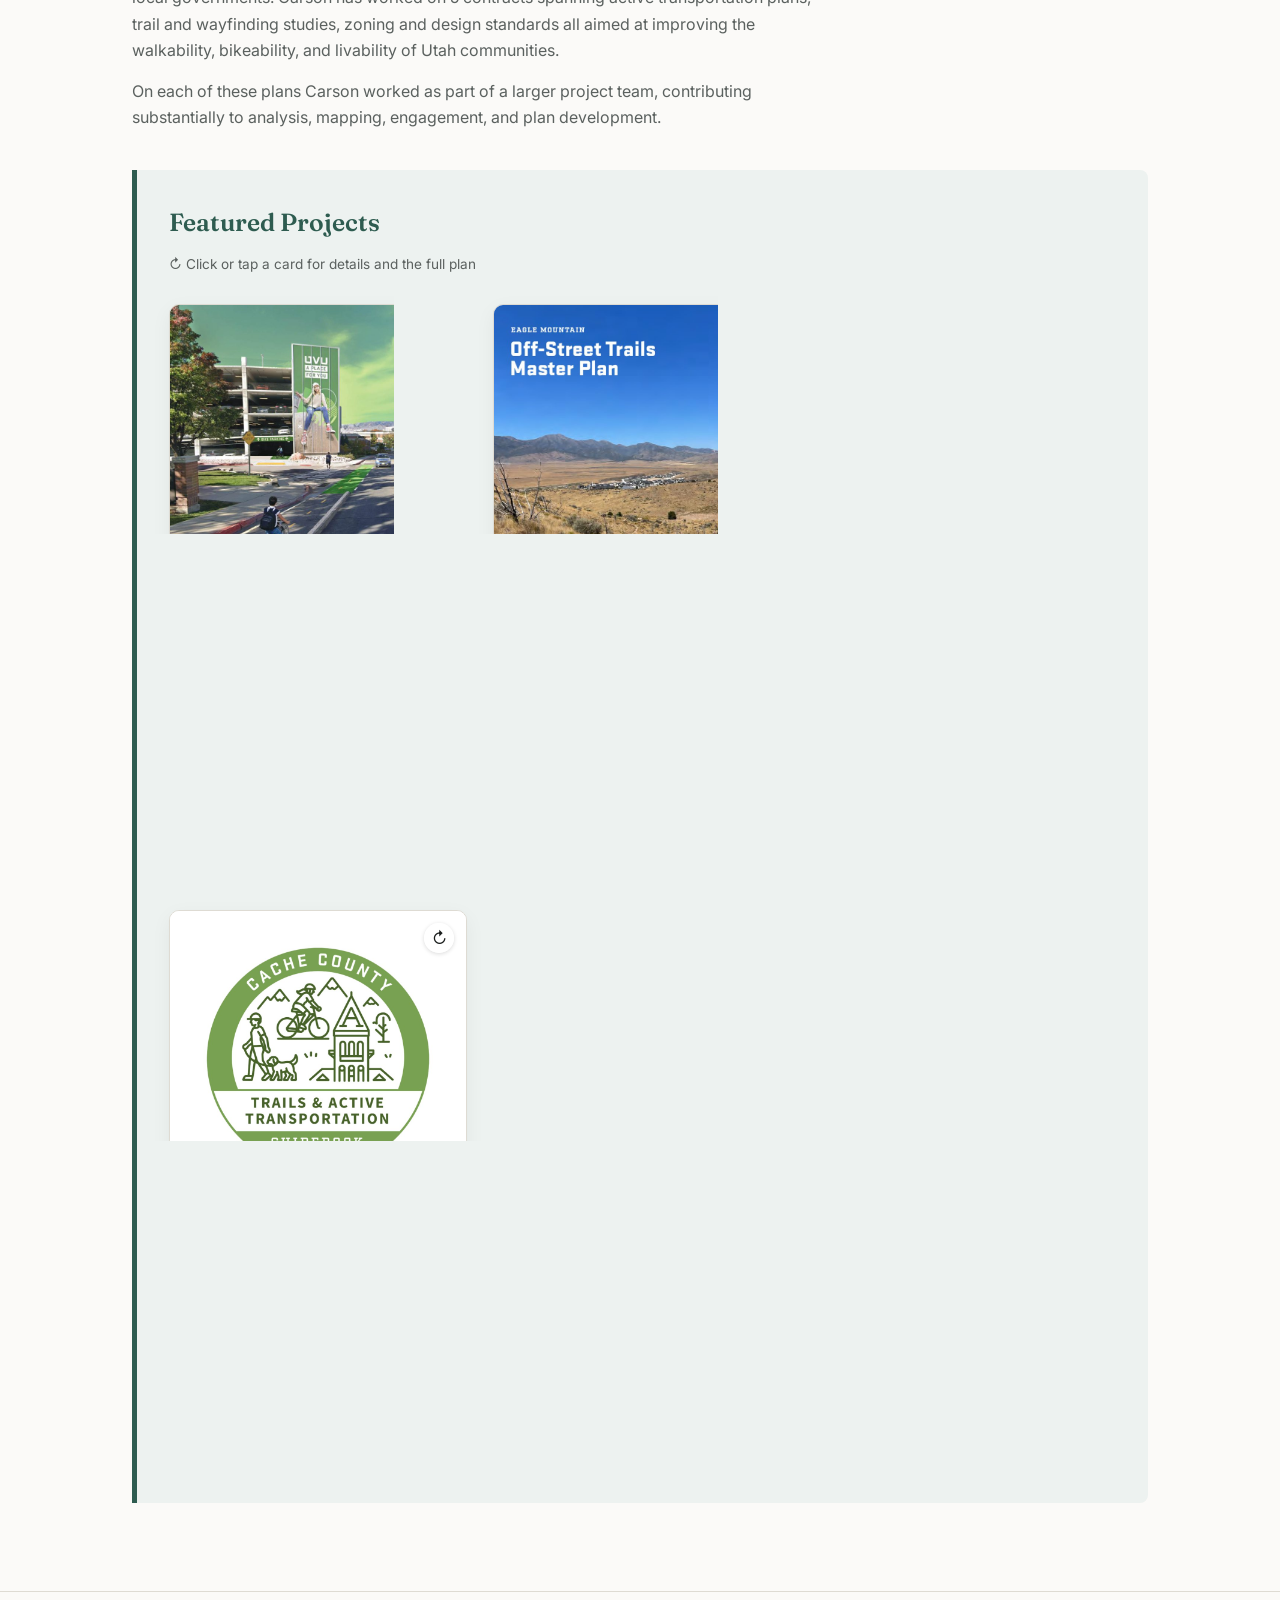
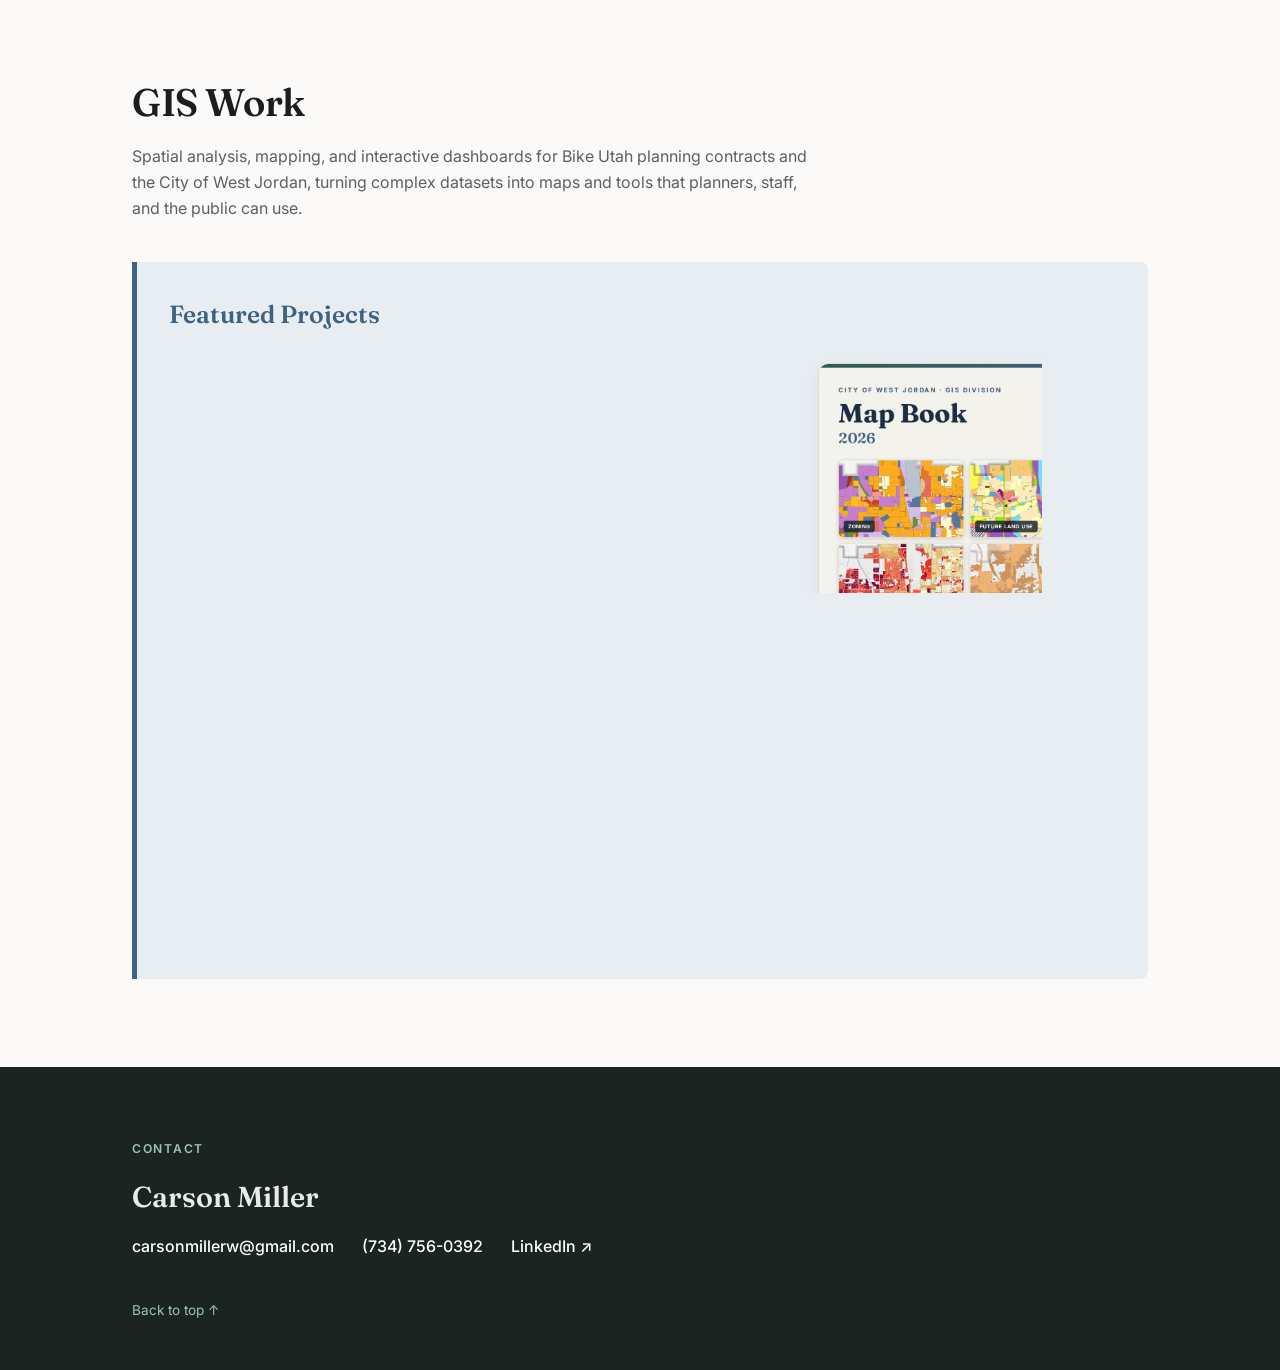
==== commit 2c8fef1d: "Design covers for Zoning and Map Book cards Both covers are built from maps in the West Jordan Map B" ====
--- a/index.html
+++ b/index.html
@@ -265,7 +265,7 @@
           <div class="flip-card" tabindex="0" role="button" aria-label="Zoning and Emergency Call Analysis — show details">
             <div class="proj-inner">
               <div class="proj-face proj-front">
-                <div class="proj-placeholder blue cover"><div><div class="ph-label">Zoning &amp; Emergency<br>Call Analysis</div><div class="ph-sub">Interactive ArcGIS Dashboard</div></div></div>
+                <img class="proj-photo cover" src="assets/img/plan-zoning-cover.jpg" alt="Cover for the Zoning and Emergency Call Analysis showing West Jordan zoning and a 2025 medical call heat map">
                 <span class="flip-hint" aria-hidden="true">↻</span>
                 <div class="proj-front-body">
                   <div class="proj-org">City of West Jordan</div>
@@ -275,7 +275,7 @@
                 </div>
               </div>
               <div class="proj-face proj-back">
-                <div class="proj-placeholder blue"><div class="ph-sub">Calls per 100 residents, by zone and year</div></div>
+                <img class="proj-photo" src="assets/img/plan-zoning-secondary.jpg" alt="Map of 2025 medical service call locations in West Jordan">
                 <div class="proj-back-body">
                   <div class="proj-back-title">Zoning and Emergency Call Analysis</div>
                   <ul class="proj-desc-list">
@@ -298,7 +298,7 @@
           <div class="flip-card" tabindex="0" role="button" aria-label="West Jordan Map Book — show details">
             <div class="proj-inner">
               <div class="proj-face proj-front">
-                <img class="proj-photo cover contain" src="assets/img/plan-mapbook-cover.jpg" alt="Title page of the City of West Jordan Map Book 2026">
+                <img class="proj-photo cover" src="assets/img/plan-mapbook-cover.jpg" alt="Cover for the West Jordan Map Book 2026 showing six maps from the book">
                 <span class="flip-hint" aria-hidden="true">↻</span>
                 <div class="proj-front-body">
                   <div class="proj-org">City of West Jordan</div>
--- a/assets/css/style.css
+++ b/assets/css/style.css
@@ -97,13 +97,12 @@
 .degree-school{color:var(--ink-soft); font-size:.92rem;}
 
 
-.btn-row{display:flex; flex-wrap:wrap; gap:12px; margin-top:8px;}
-.btn{display:inline-flex; align-items:center; gap:8px; padding:11px 20px; border-radius:6px; font-weight:600; font-size:.92rem; border:1.5px solid currentColor; transition:background .15s ease, color .15s ease;}
-.btn:hover{text-decoration:none;}
-.btn-green{color:var(--accent);}
-.btn-green:hover{background:var(--accent); color:#fff;}
-.btn-blue{color:var(--blue);}
-.btn-blue:hover{background:var(--blue); color:#fff;}
+.btn-row{display:flex; flex-wrap:wrap; gap:14px; margin-top:14px;}
+.btn{display:inline-flex; align-items:center; gap:10px; padding:14px 22px; border-radius:6px; font-weight:600; font-size:1rem; color:#fff; border:none; box-shadow:0 2px 4px rgba(0,0,0,.08), 0 8px 18px rgba(0,0,0,.12); transition:transform .15s ease, box-shadow .15s ease, filter .15s ease;}
+.btn:hover, .btn:focus-visible{text-decoration:none; color:#fff; transform:translateY(-1px); filter:brightness(1.08); box-shadow:0 4px 8px rgba(0,0,0,.1), 0 12px 24px rgba(0,0,0,.16);}
+.btn:active{transform:translateY(0);}
+.btn-green{background:var(--accent);}
+.btn-blue{background:var(--blue);}
 
 /* ---------- work sections ---------- */
 .cat-block{margin-top:40px; padding:32px 32px 36px; background:var(--accent-soft); border-left:5px solid var(--accent); border-radius:0 8px 8px 0;}
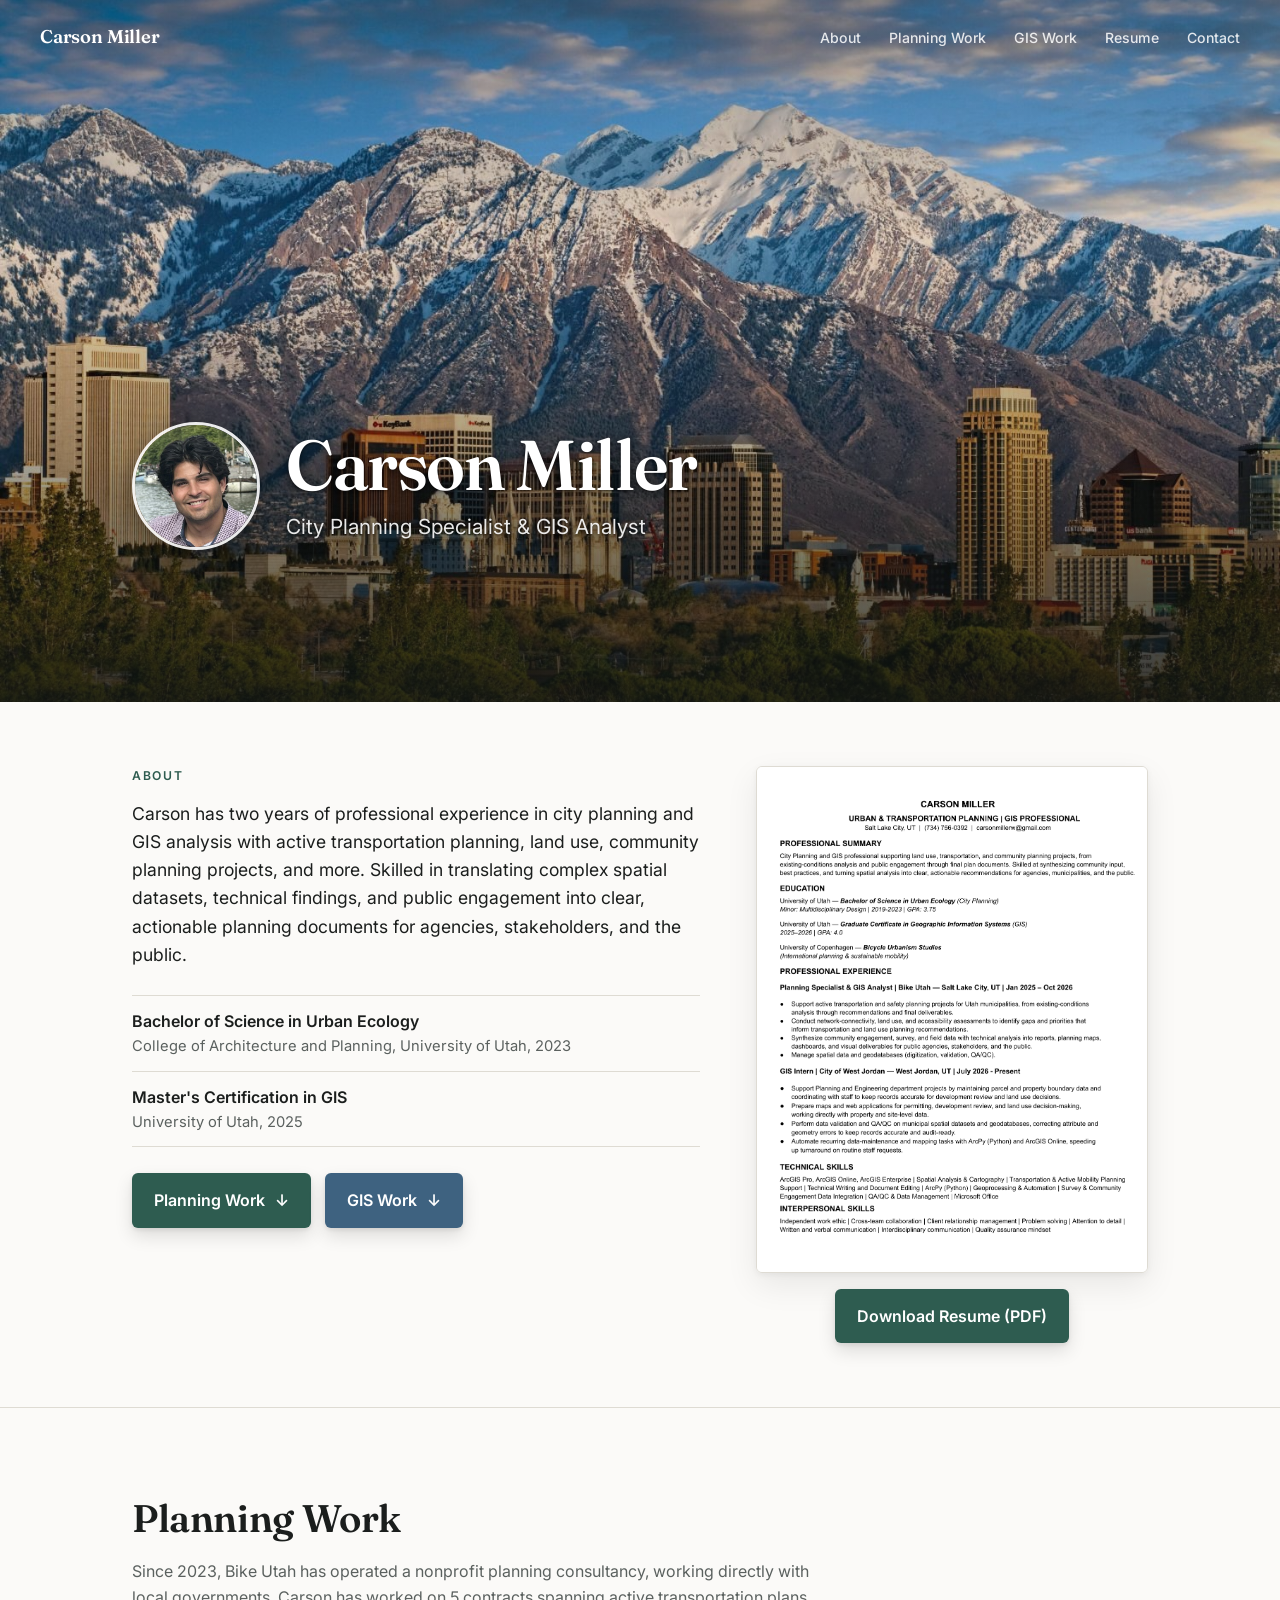
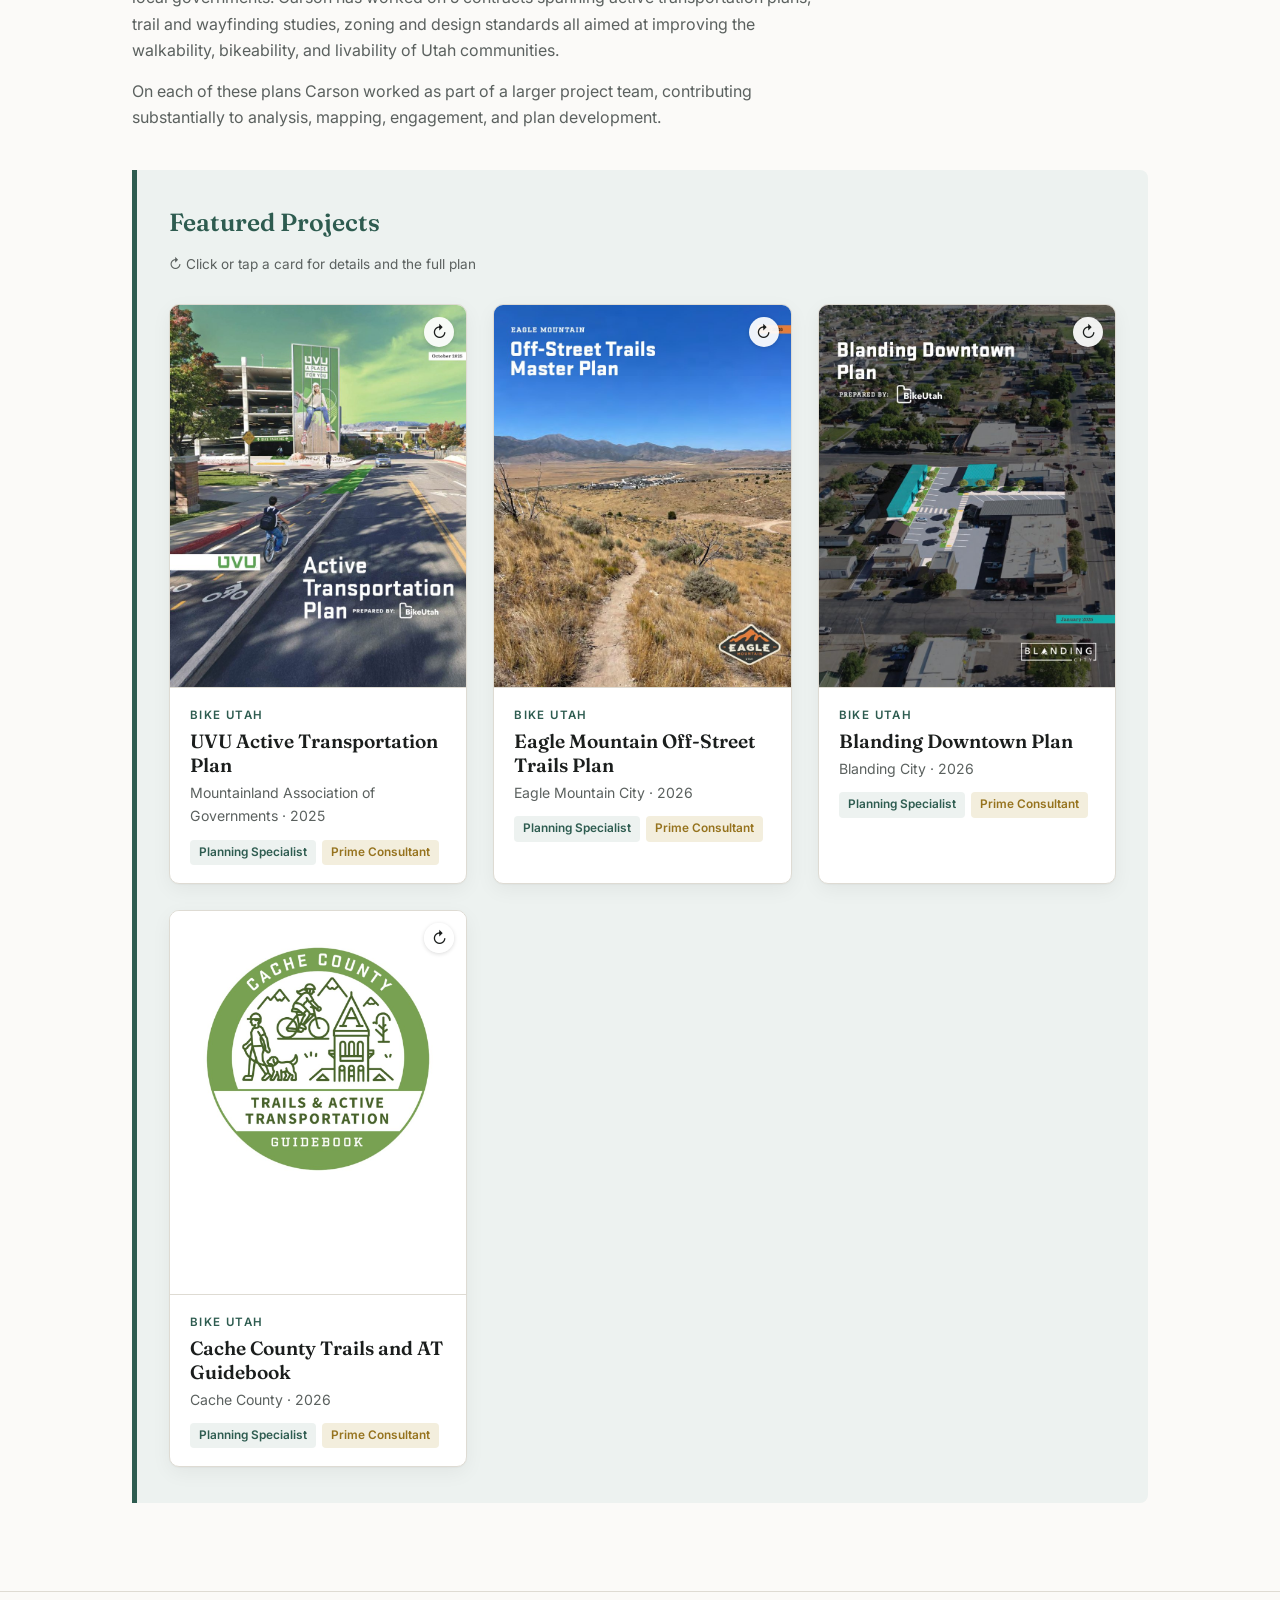
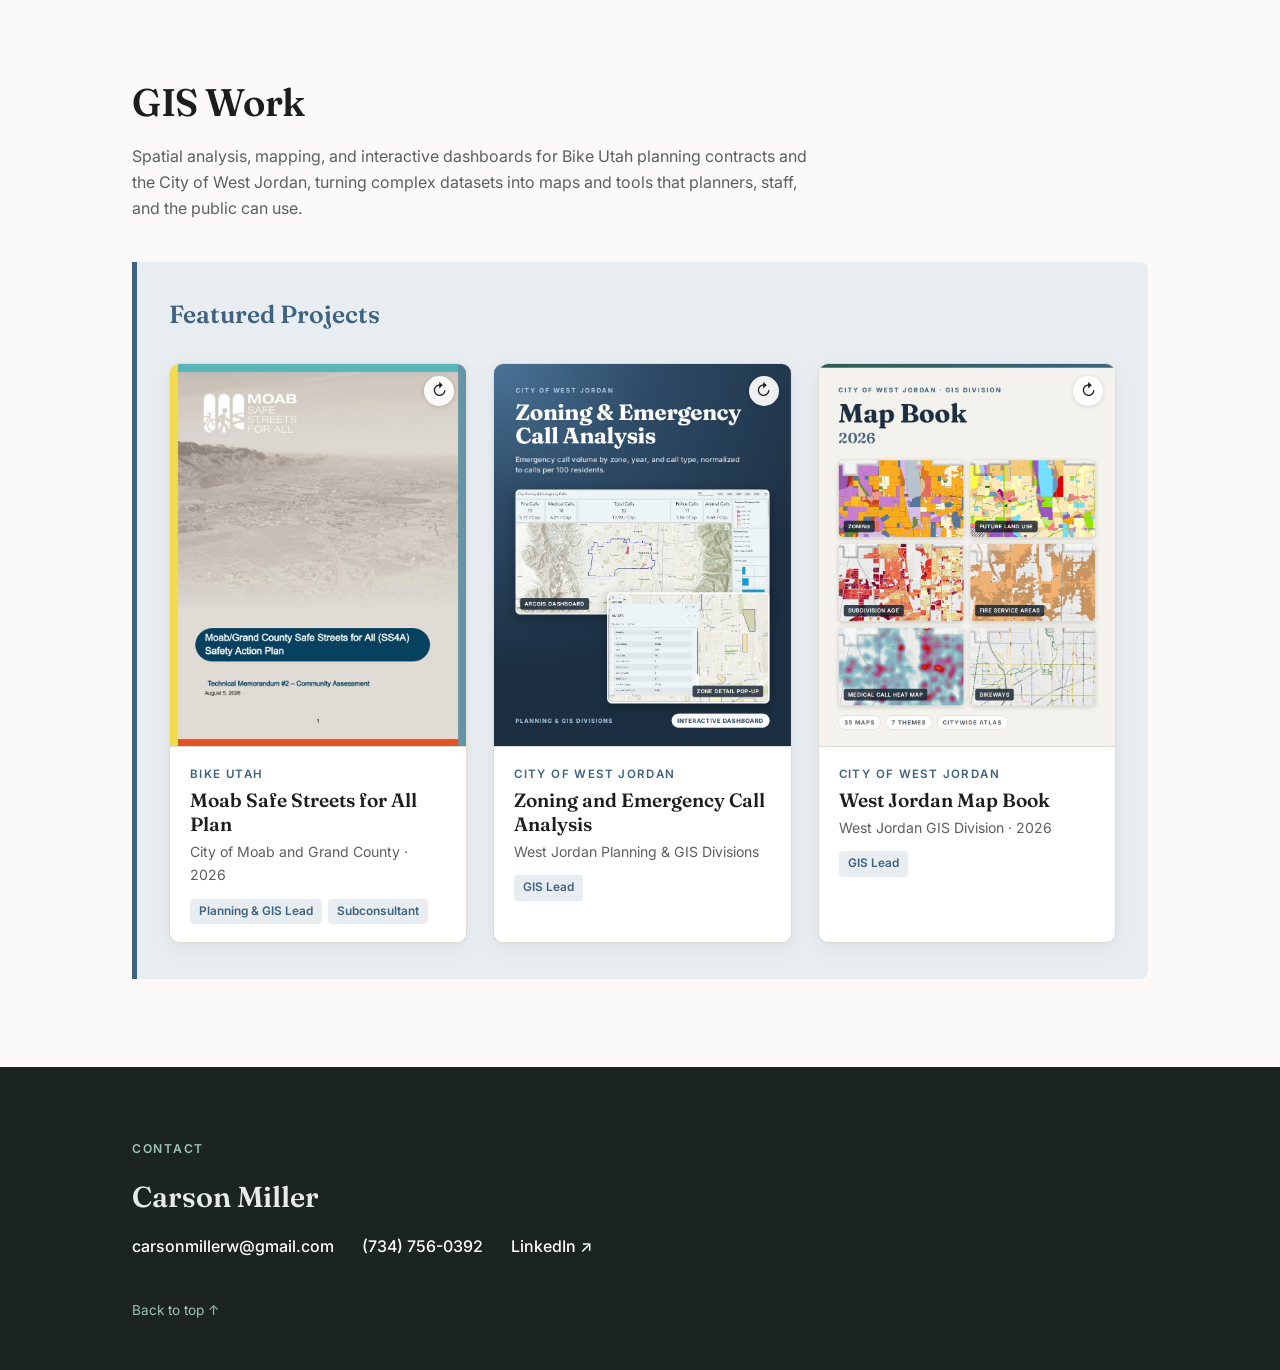
==== commit 75041dc3: "Build zoning card cover from dashboard screenshots Uses the ArcGIS Dashboard and zone pop-up screens" ====
--- a/index.html
+++ b/index.html
@@ -265,7 +265,7 @@
           <div class="flip-card" tabindex="0" role="button" aria-label="Zoning and Emergency Call Analysis — show details">
             <div class="proj-inner">
               <div class="proj-face proj-front">
-                <img class="proj-photo cover" src="assets/img/plan-zoning-cover.jpg" alt="Cover for the Zoning and Emergency Call Analysis showing West Jordan zoning and a 2025 medical call heat map">
+                <img class="proj-photo cover" src="assets/img/plan-zoning-cover.jpg" alt="Cover for the Zoning and Emergency Call Analysis showing the ArcGIS Dashboard and a zone detail pop-up">
                 <span class="flip-hint" aria-hidden="true">↻</span>
                 <div class="proj-front-body">
                   <div class="proj-org">City of West Jordan</div>
@@ -275,7 +275,7 @@
                 </div>
               </div>
               <div class="proj-face proj-back">
-                <img class="proj-photo" src="assets/img/plan-zoning-secondary.jpg" alt="Map of 2025 medical service call locations in West Jordan">
+                <img class="proj-photo" src="assets/img/plan-zoning-secondary.jpg" alt="City Zoning and Emergency Calls ArcGIS Dashboard with call totals, per-capita rates, map, and calls by type">
                 <div class="proj-back-body">
                   <div class="proj-back-title">Zoning and Emergency Call Analysis</div>
                   <ul class="proj-desc-list">
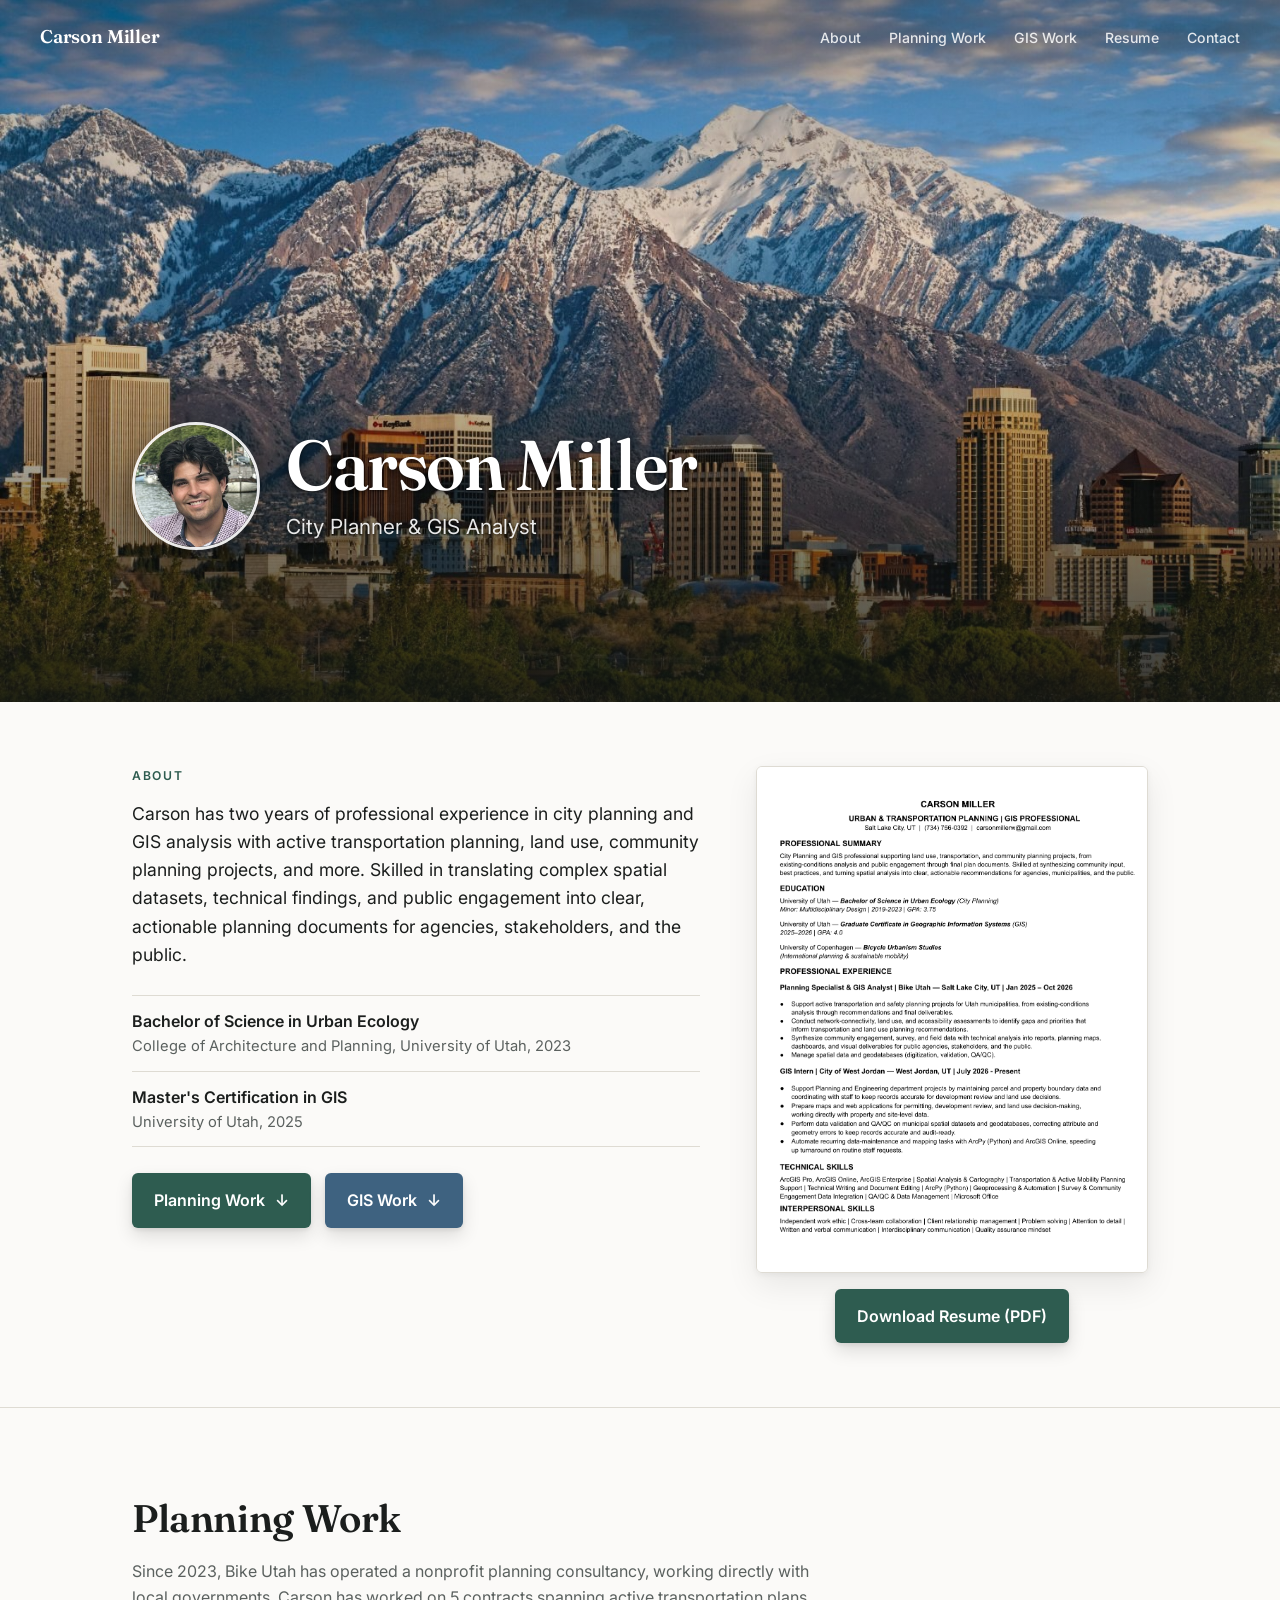
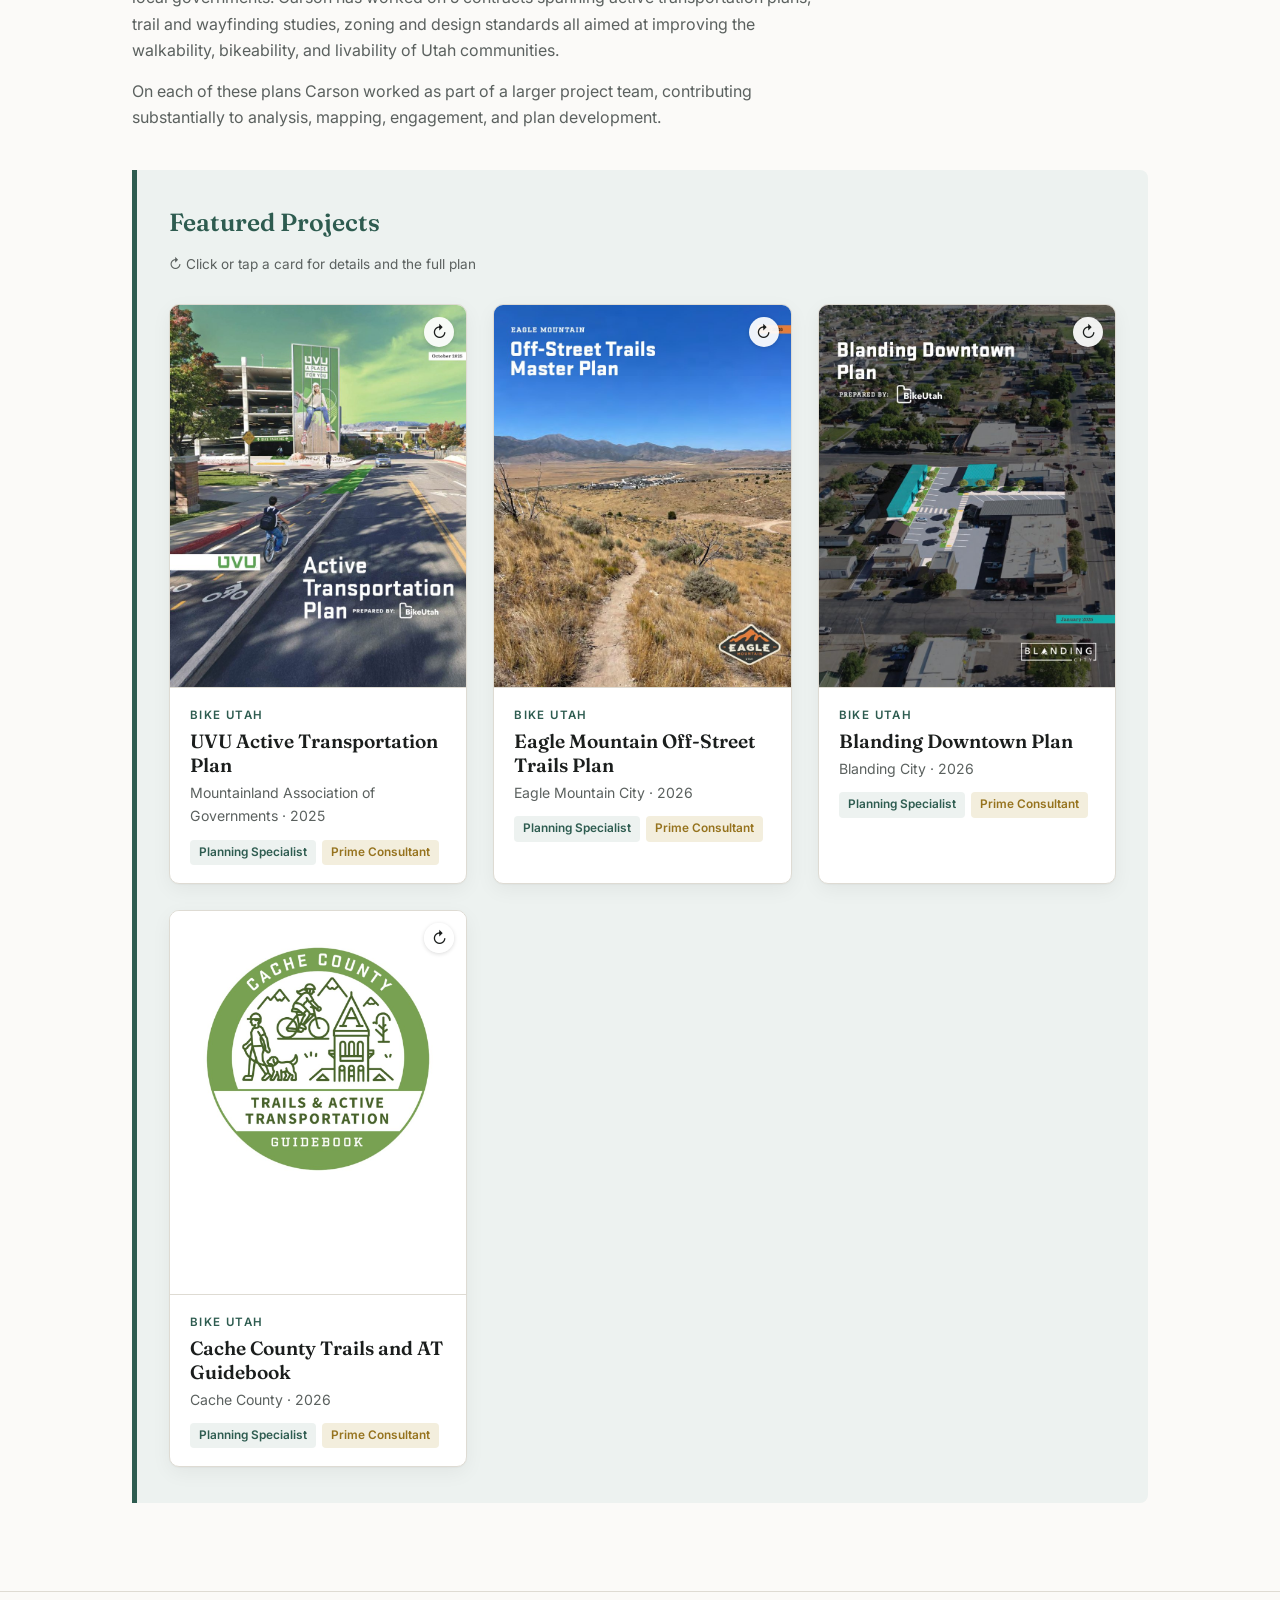
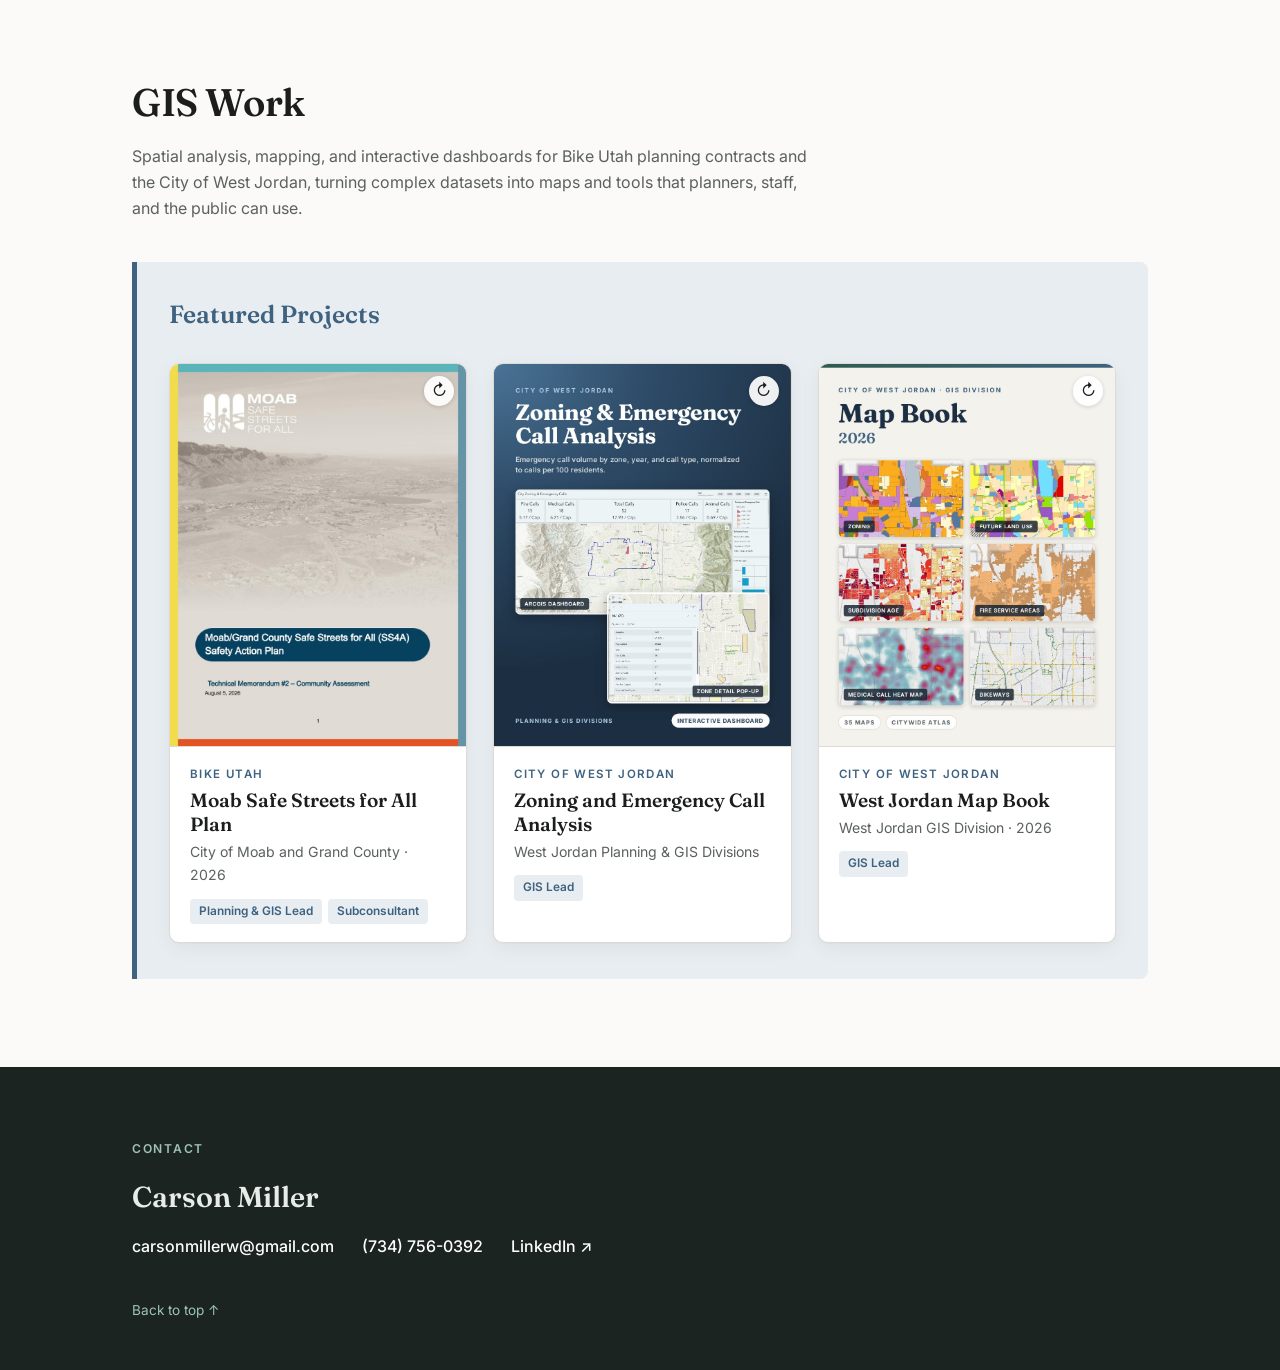
==== commit b5e5bde6: "Change title to City Planner & GIS Analyst Co-Authored-By: Claude Opus 5.5 <noreply@anthropic.com> C" ====
--- a/index.html
+++ b/index.html
@@ -3,7 +3,7 @@
 <head>
 <meta charset="UTF-8">
 <meta name="viewport" content="width=device-width, initial-scale=1.0">
-<title>Carson Miller — City Planning Specialist &amp; GIS Analyst</title>
+<title>Carson Miller — City Planner &amp; GIS Analyst</title>
 <meta name="description" content="Portfolio of Carson Miller, Planning Specialist and GIS Analyst at Bike Utah and the City of West Jordan, Utah.">
 <meta property="og:title" content="Carson Miller — Portfolio">
 <meta property="og:description" content="Planning Specialist and GIS Analyst at Bike Utah and the City of West Jordan, Utah.">
@@ -39,7 +39,7 @@
         <img class="hero-photo" src="assets/img/headshot.jpg" alt="Carson Miller">
         <div>
           <h1>Carson Miller</h1>
-          <div class="role">City Planning Specialist &amp; GIS Analyst</div>
+          <div class="role">City Planner &amp; GIS Analyst</div>
         </div>
       </div>
     </div>
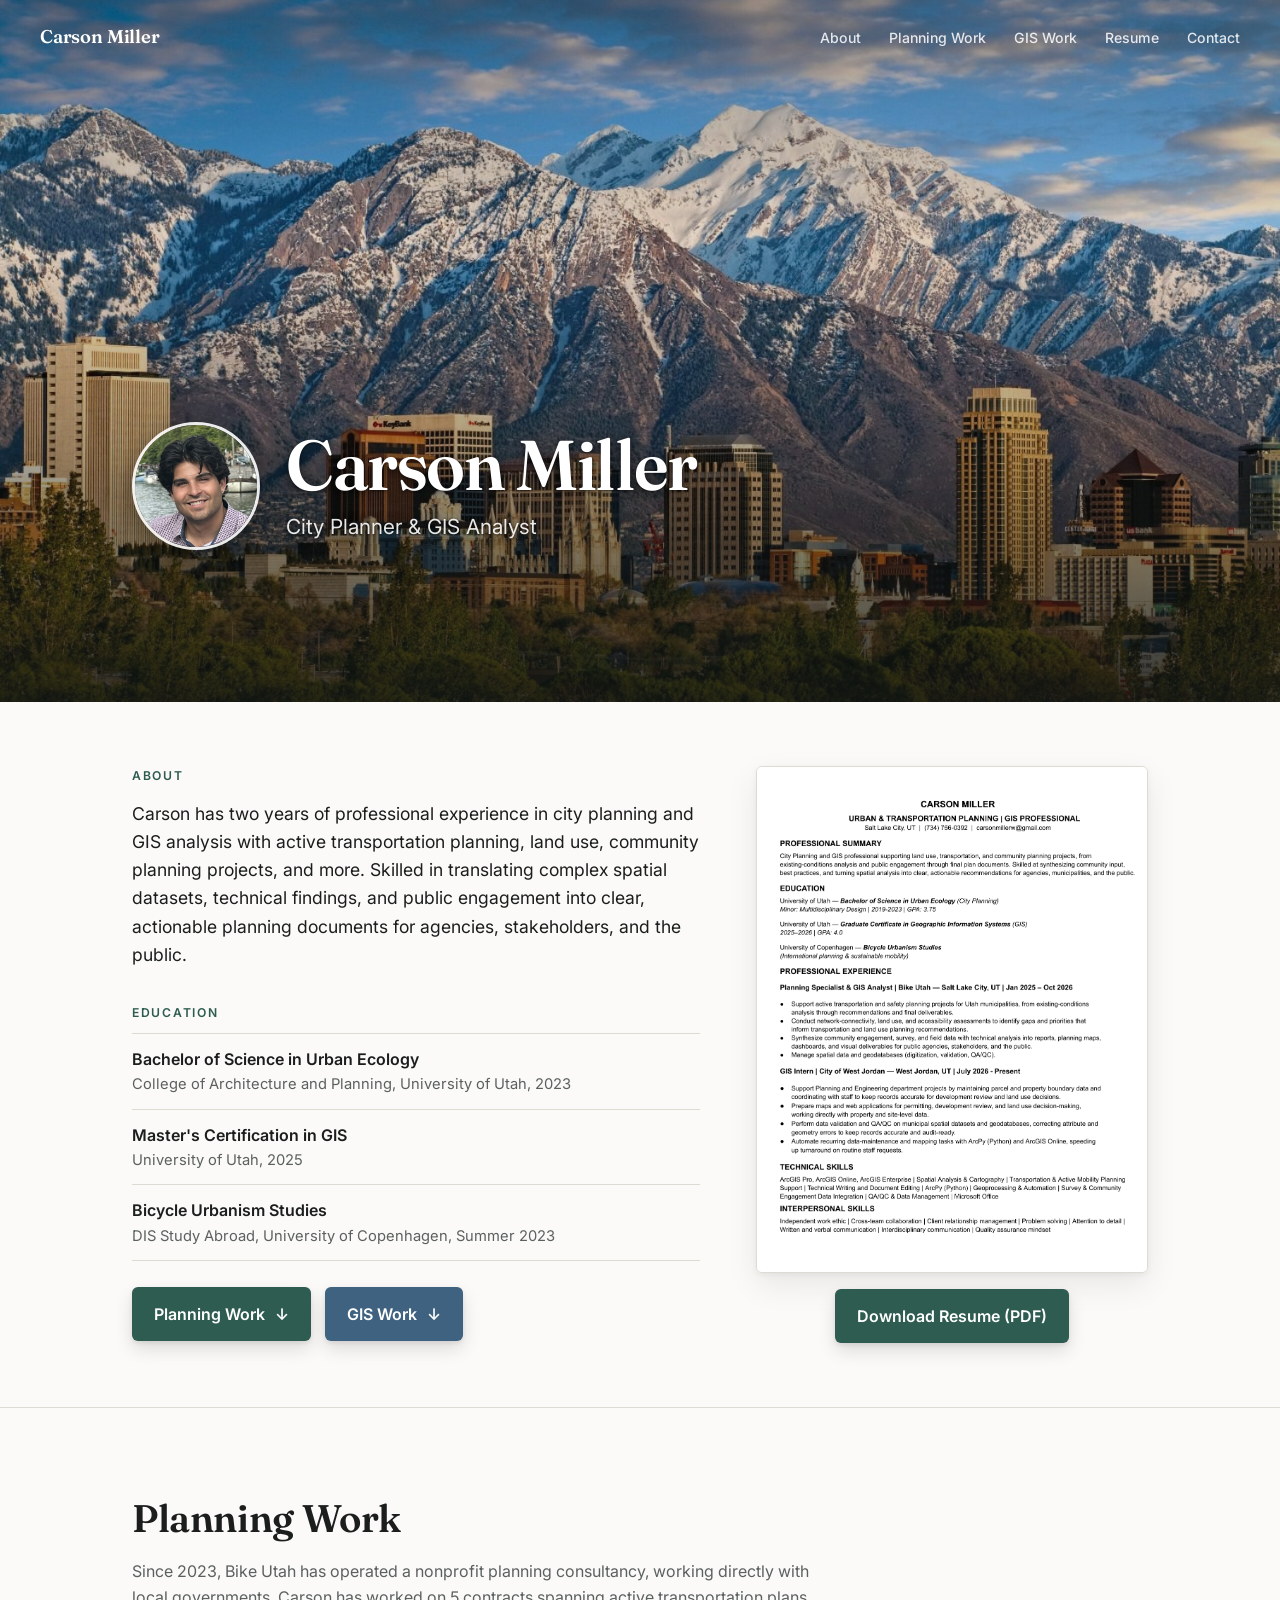
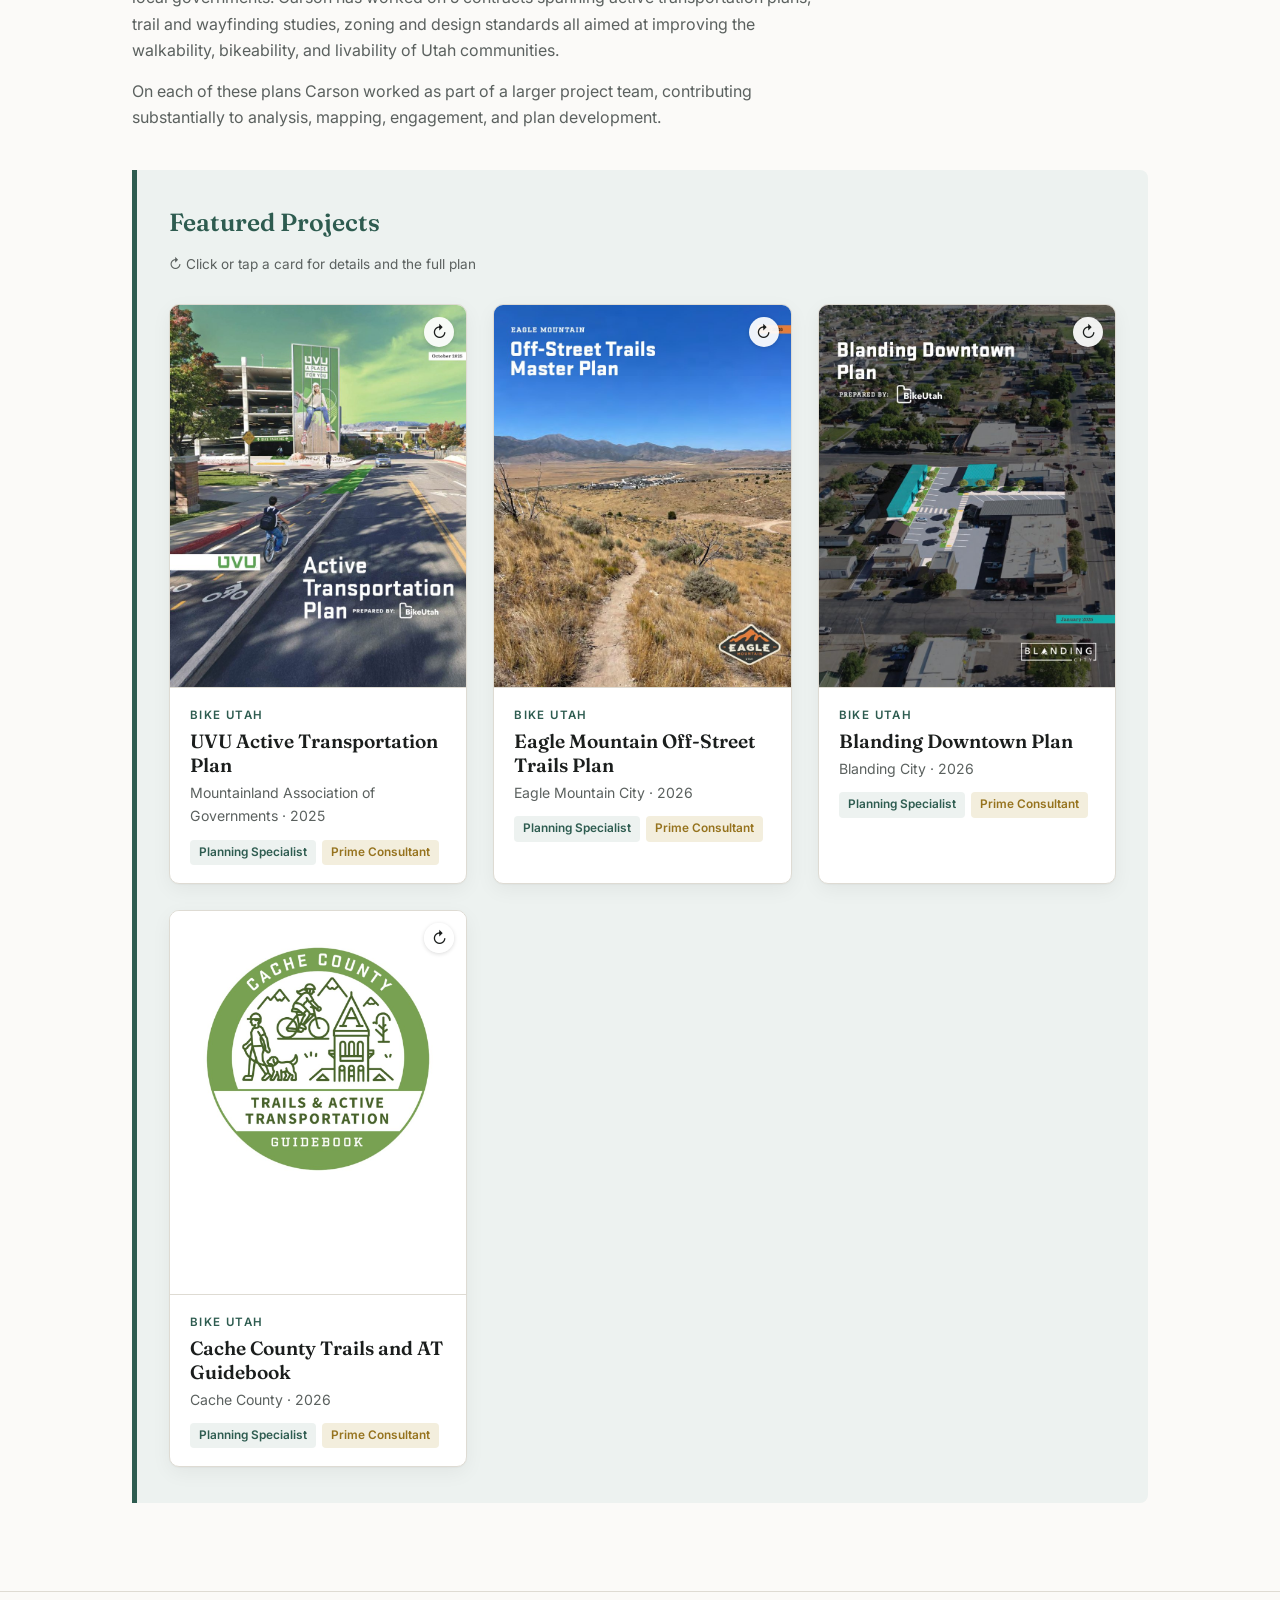
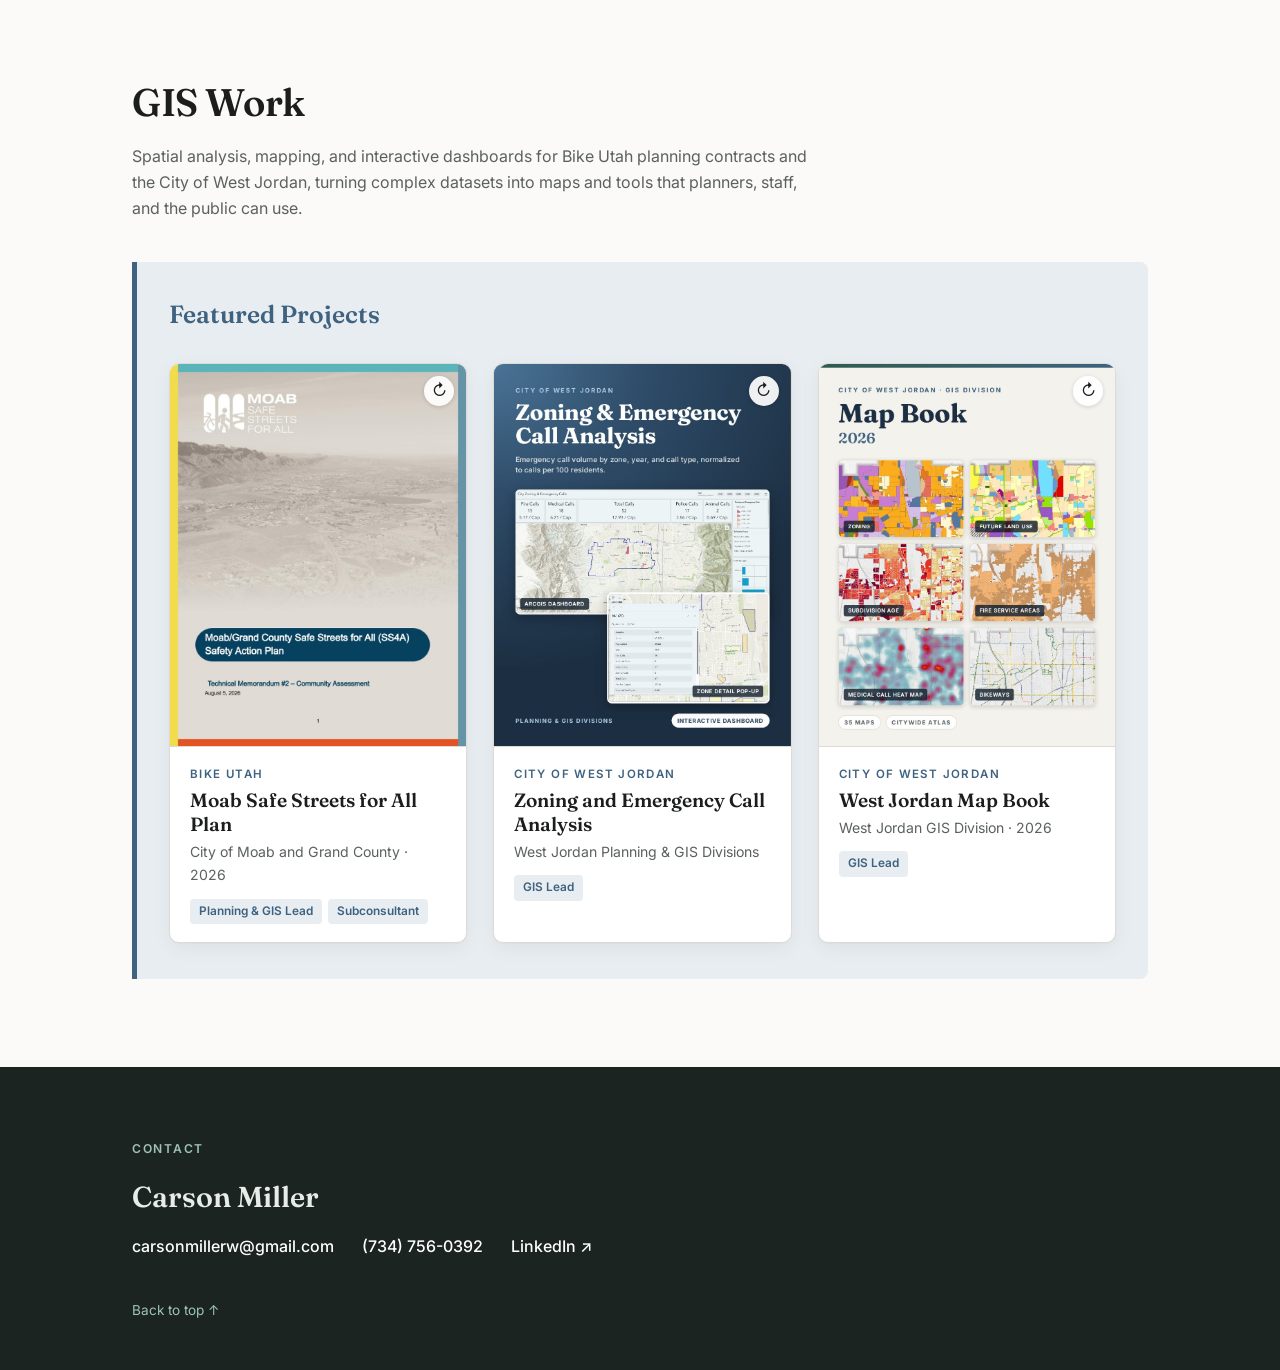
==== commit aaaa48e5: "Add Education heading and DIS Copenhagen Bicycle Urbanism Studies Co-Authored-By: Claude Opus 5.5 <n" ====
--- a/index.html
+++ b/index.html
@@ -55,6 +55,7 @@
           <div class="eyebrow">About</div>
           <p class="lead">Carson has two years of professional experience in city planning and GIS analysis with active transportation planning, land use, community planning projects, and more. Skilled in translating complex spatial datasets, technical findings, and public engagement into clear, actionable planning documents for agencies, stakeholders, and the public.</p>
 
+          <div class="eyebrow edu-title">Education</div>
           <ul class="degree-list">
             <li>
               <div class="degree-name">Bachelor of Science in Urban Ecology</div>
@@ -63,6 +64,10 @@
             <li>
               <div class="degree-name">Master's Certification in GIS</div>
               <div class="degree-school">University of Utah, 2025</div>
+            </li>
+            <li>
+              <div class="degree-name">Bicycle Urbanism Studies</div>
+              <div class="degree-school">DIS Study Abroad, University of Copenhagen, Summer 2023</div>
             </li>
           </ul>
 
--- a/assets/css/style.css
+++ b/assets/css/style.css
@@ -90,7 +90,8 @@
 .resume-image{width:100%; border:1px solid var(--line); border-radius:6px; box-shadow:0 2px 6px rgba(0,0,0,.05), 0 12px 32px rgba(0,0,0,.08); transition:transform .2s ease, box-shadow .2s ease;}
 .resume-col a:hover .resume-image{transform:translateY(-2px); box-shadow:0 4px 10px rgba(0,0,0,.07), 0 18px 40px rgba(0,0,0,.12);}
 .resume-actions{margin-top:16px; display:flex; justify-content:center;}
-.degree-list{list-style:none; padding:0; margin:26px 0;}
+.edu-title{margin:34px 0 0;}
+.degree-list{list-style:none; padding:0; margin:10px 0 26px;}
 .degree-list li{padding:12px 0; border-top:1px solid var(--line);}
 .degree-list li:last-child{border-bottom:1px solid var(--line);}
 .degree-name{font-weight:600;}
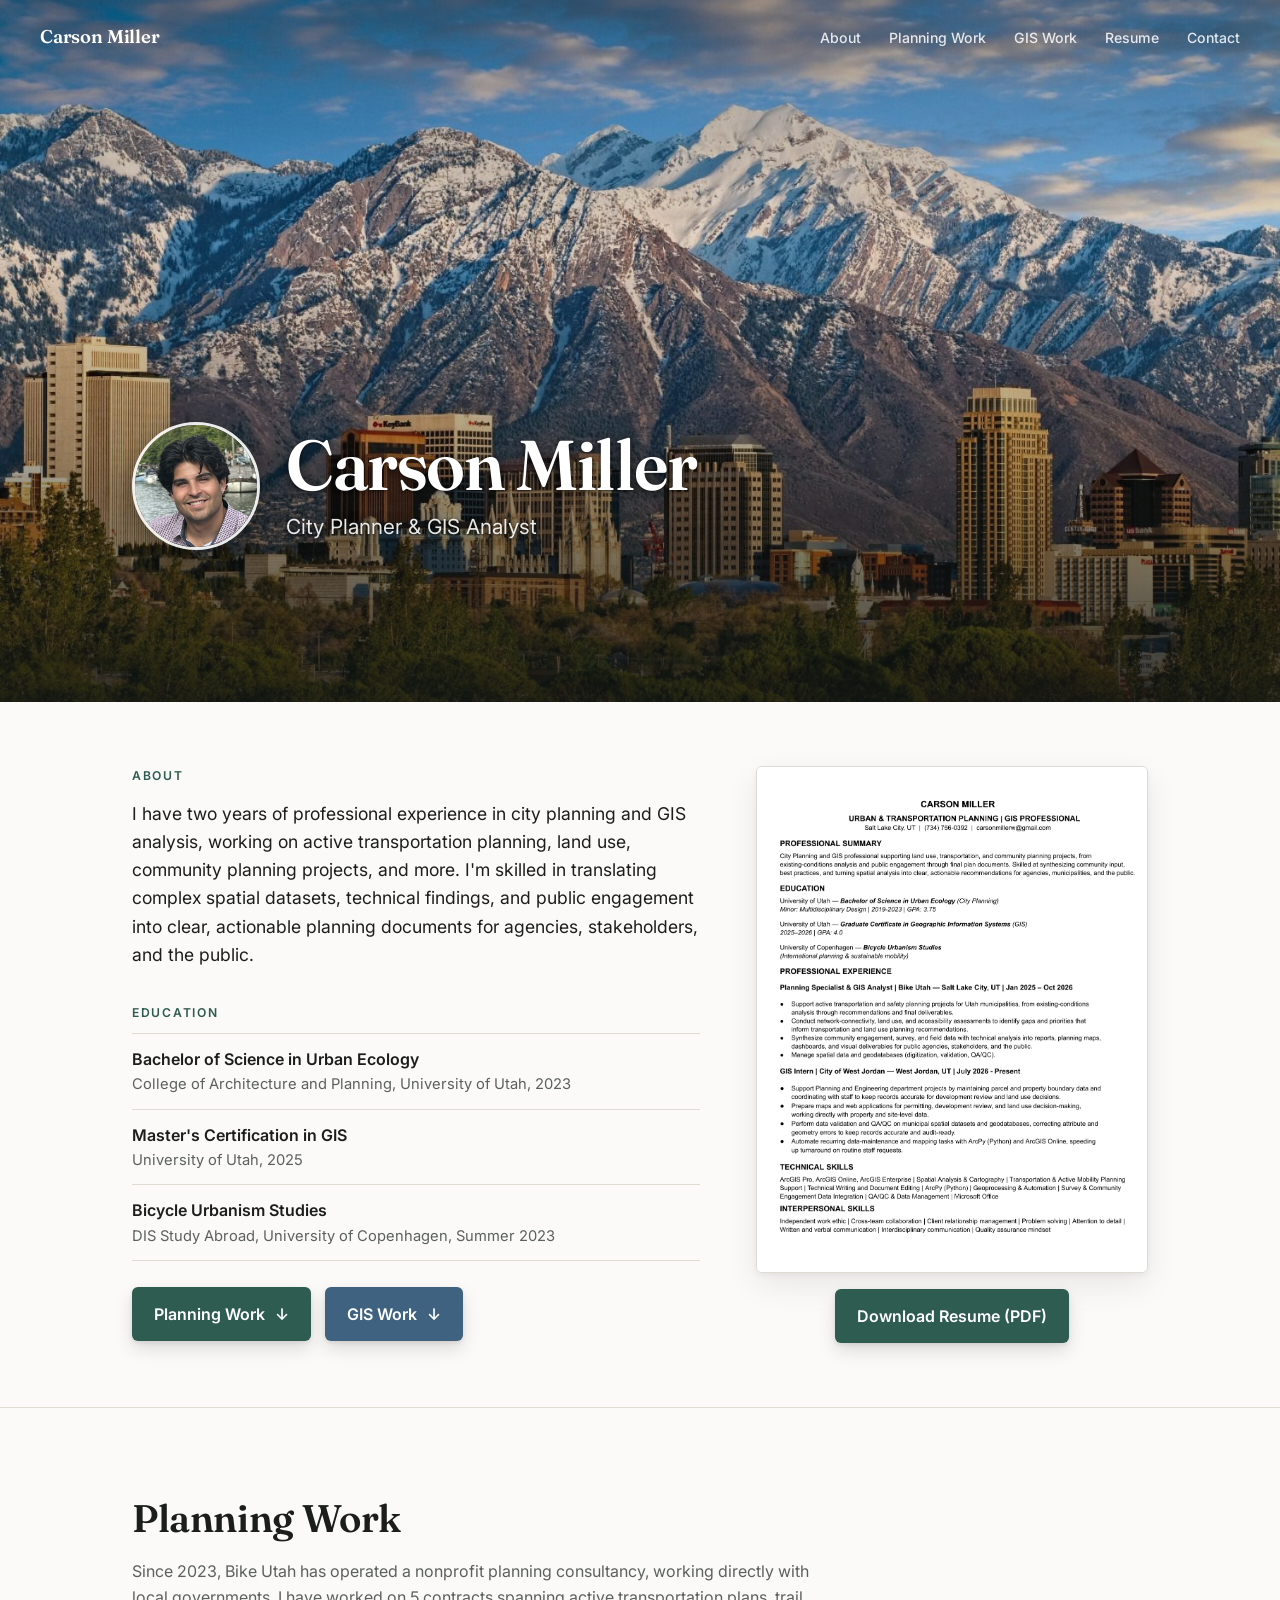
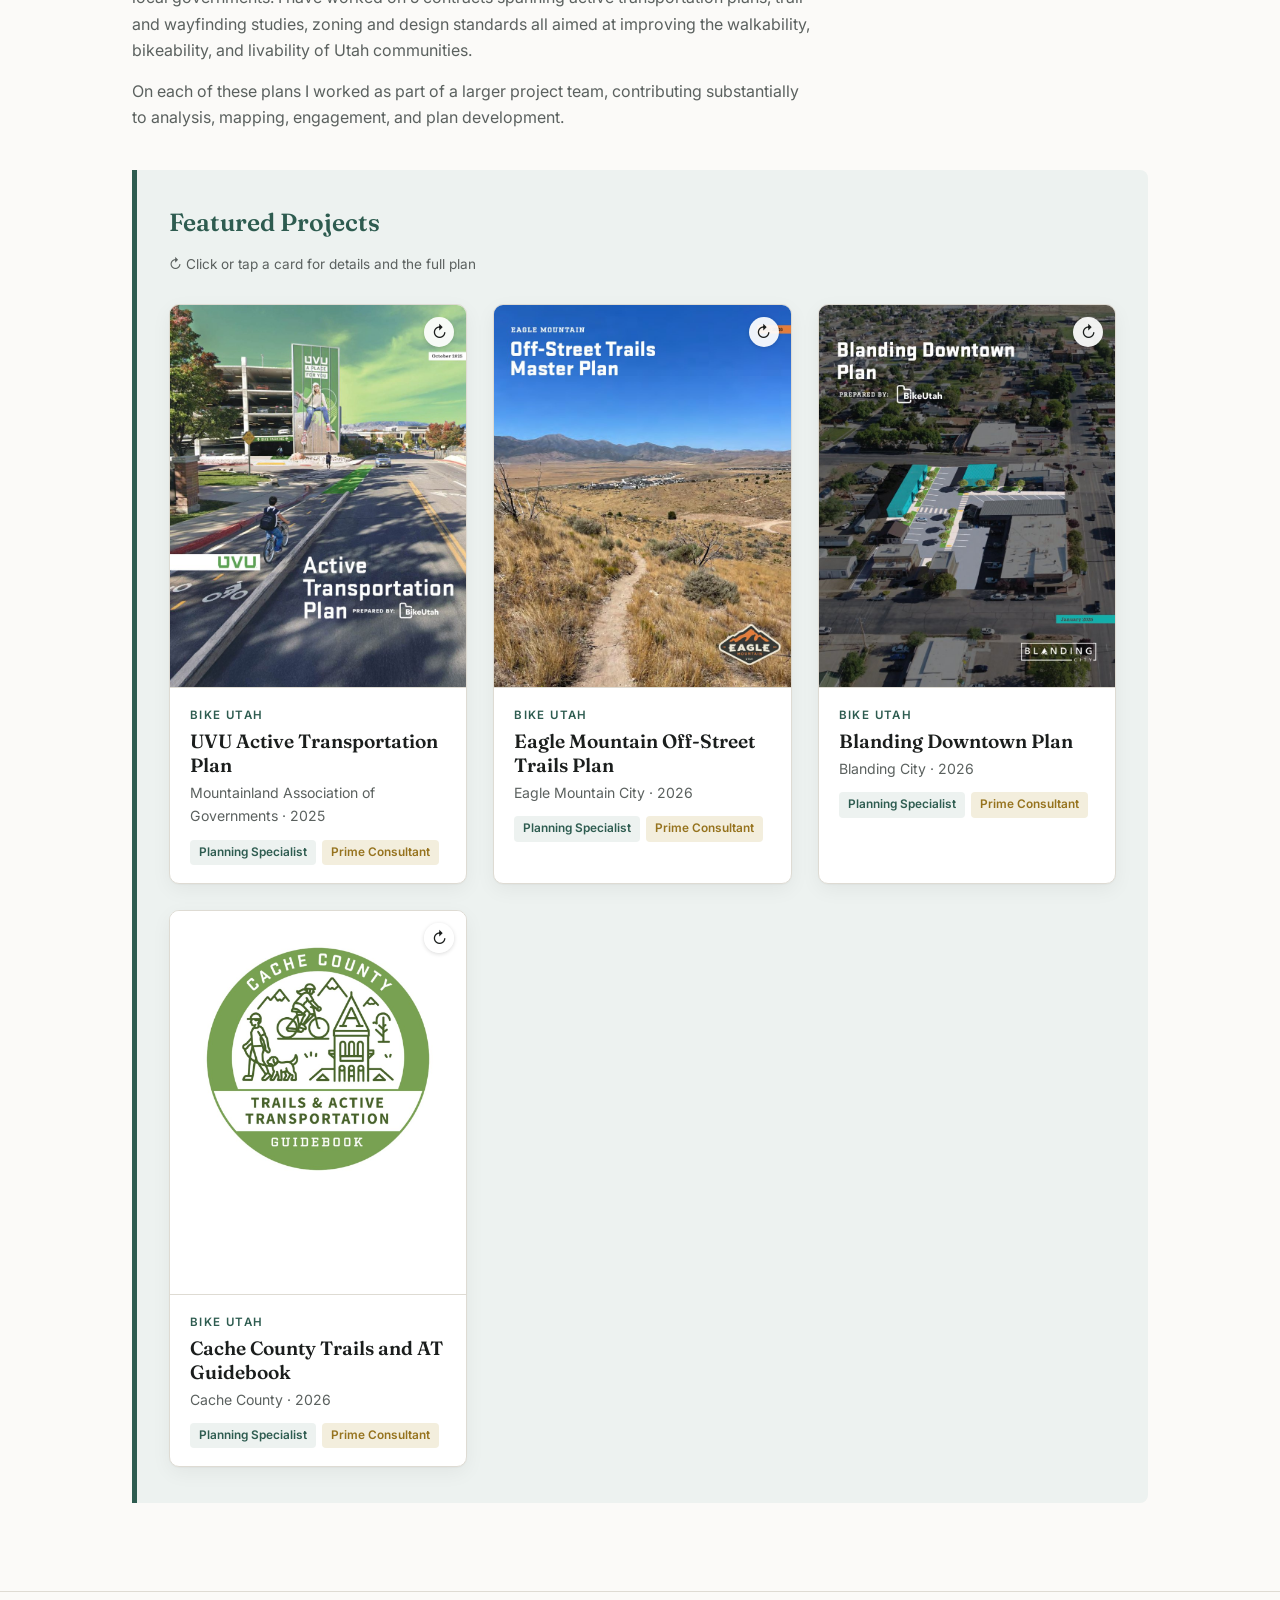
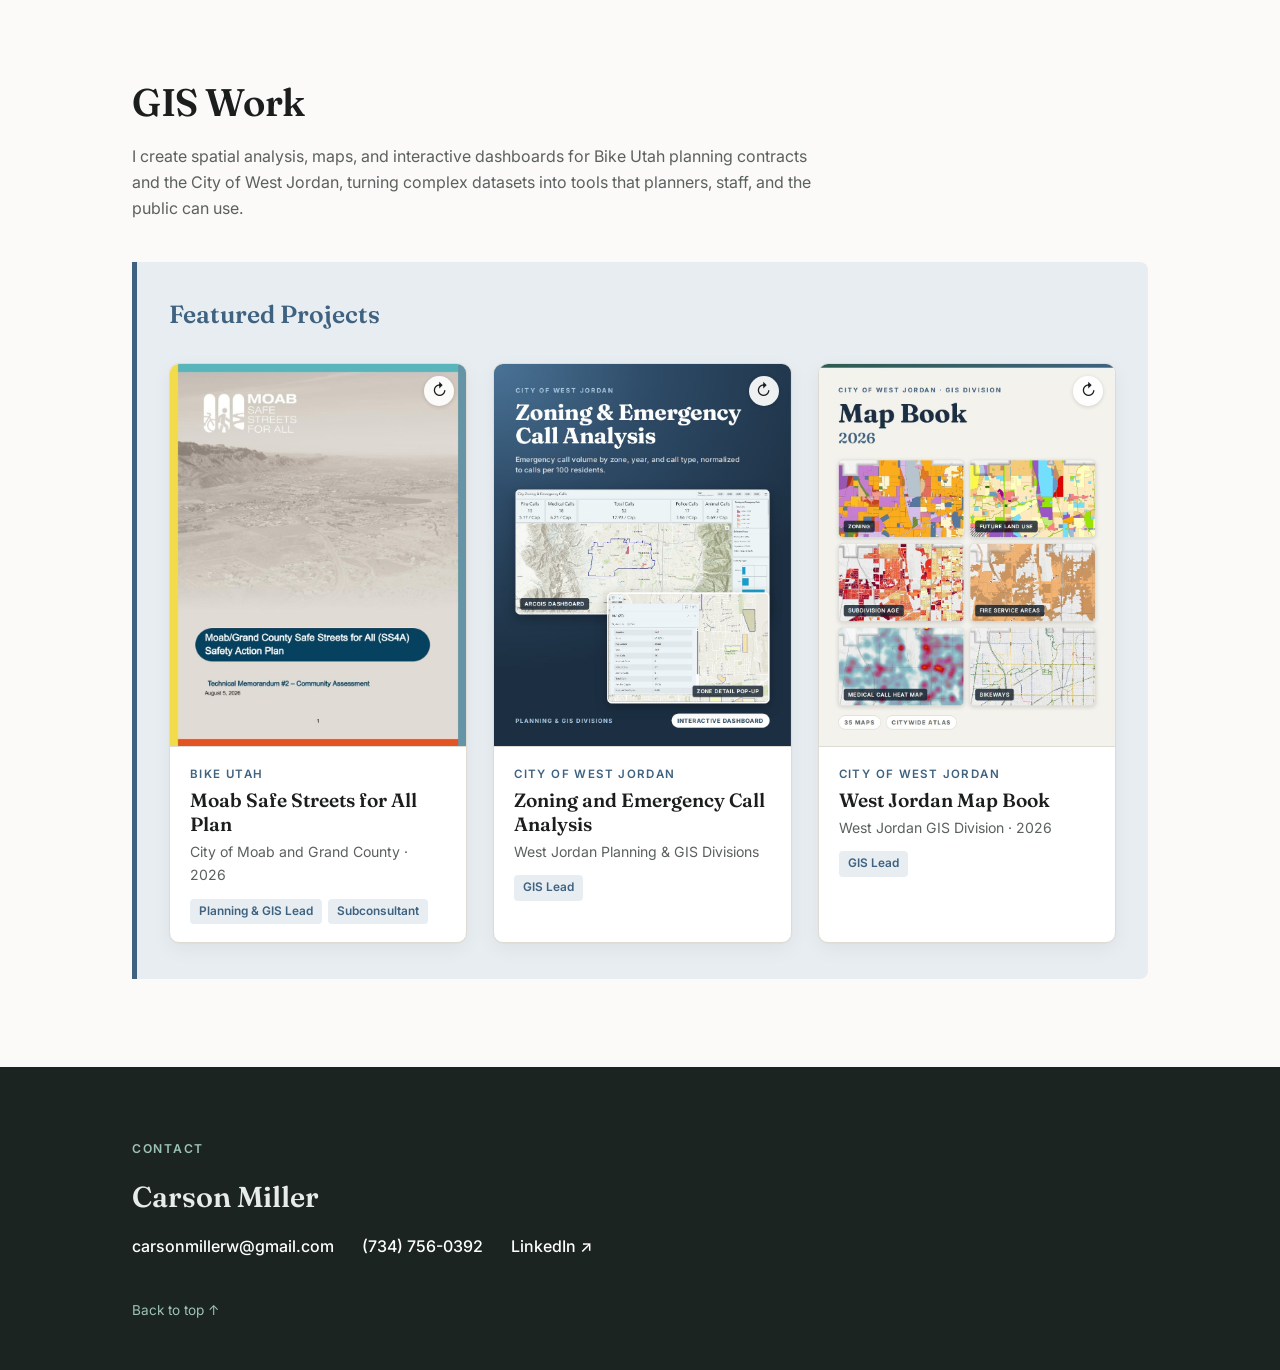
==== commit 69e9dd00: "Write site text in first person Co-Authored-By: Claude Opus 5.5 <noreply@anthropic.com> Claude-Sessi" ====
--- a/index.html
+++ b/index.html
@@ -53,7 +53,7 @@
       <div class="about-grid">
         <div>
           <div class="eyebrow">About</div>
-          <p class="lead">Carson has two years of professional experience in city planning and GIS analysis with active transportation planning, land use, community planning projects, and more. Skilled in translating complex spatial datasets, technical findings, and public engagement into clear, actionable planning documents for agencies, stakeholders, and the public.</p>
+          <p class="lead">I have two years of professional experience in city planning and GIS analysis, working on active transportation planning, land use, community planning projects, and more. I'm skilled in translating complex spatial datasets, technical findings, and public engagement into clear, actionable planning documents for agencies, stakeholders, and the public.</p>
 
           <div class="eyebrow edu-title">Education</div>
           <ul class="degree-list">
@@ -93,8 +93,8 @@
   <section class="section-divide" id="planning">
     <div class="wrap">
       <h2>Planning Work</h2>
-      <p class="muted measure">Since 2023, Bike Utah has operated a nonprofit planning consultancy, working directly with local governments. Carson has worked on 5 contracts spanning active transportation plans, trail and wayfinding studies, zoning and design standards all aimed at improving the walkability, bikeability, and livability of Utah communities.</p>
-      <p class="muted measure">On each of these plans Carson worked as part of a larger project team, contributing substantially to analysis, mapping, engagement, and plan development.</p>
+      <p class="muted measure">Since 2023, Bike Utah has operated a nonprofit planning consultancy, working directly with local governments. I have worked on 5 contracts spanning active transportation plans, trail and wayfinding studies, zoning and design standards all aimed at improving the walkability, bikeability, and livability of Utah communities.</p>
+      <p class="muted measure">On each of these plans I worked as part of a larger project team, contributing substantially to analysis, mapping, engagement, and plan development.</p>
 
       <div class="cat-block">
         <div class="cat-title">Featured Projects</div>
@@ -229,7 +229,7 @@
   <section class="section-divide" id="gis">
     <div class="wrap">
       <h2>GIS Work</h2>
-      <p class="muted measure">Spatial analysis, mapping, and interactive dashboards for Bike Utah planning contracts and the City of West Jordan, turning complex datasets into maps and tools that planners, staff, and the public can use.</p>
+      <p class="muted measure">I create spatial analysis, maps, and interactive dashboards for Bike Utah planning contracts and the City of West Jordan, turning complex datasets into tools that planners, staff, and the public can use.</p>
 
       <div class="cat-block cat-blue">
         <div class="cat-title">Featured Projects</div>
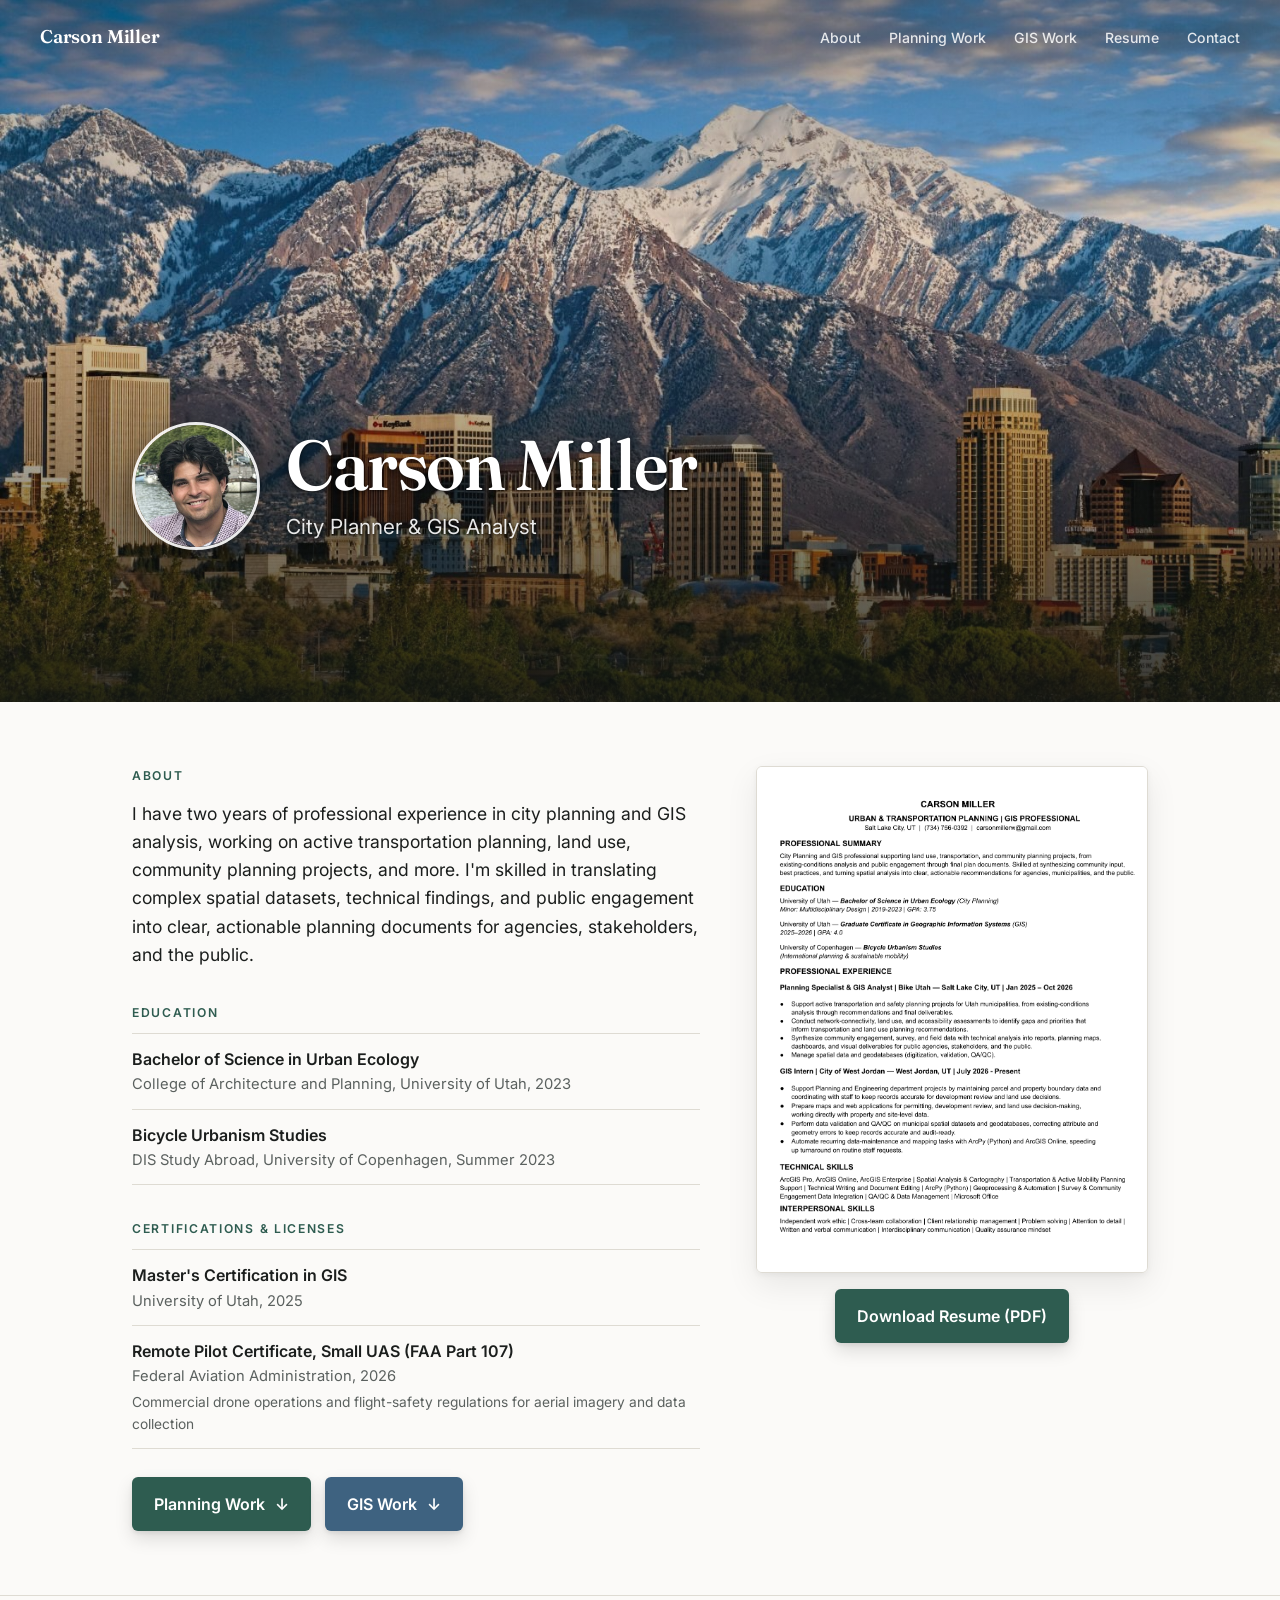
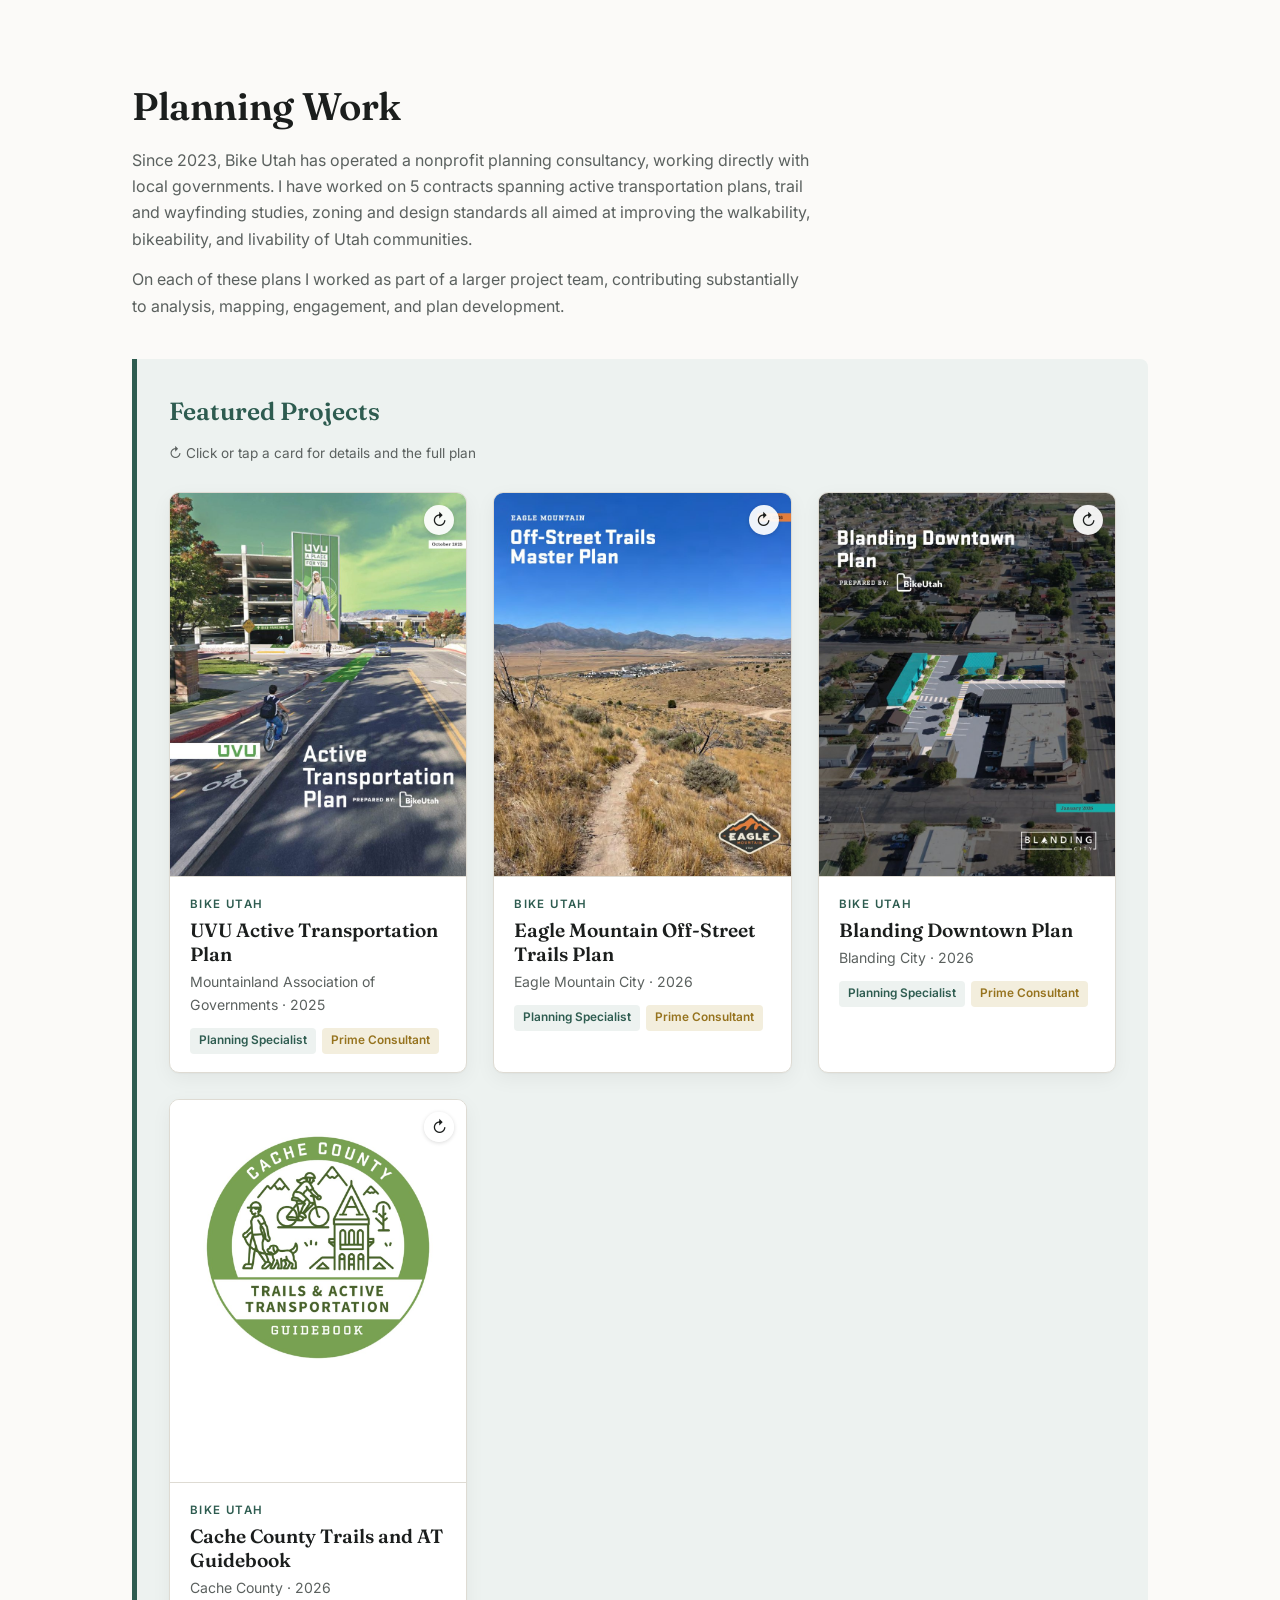
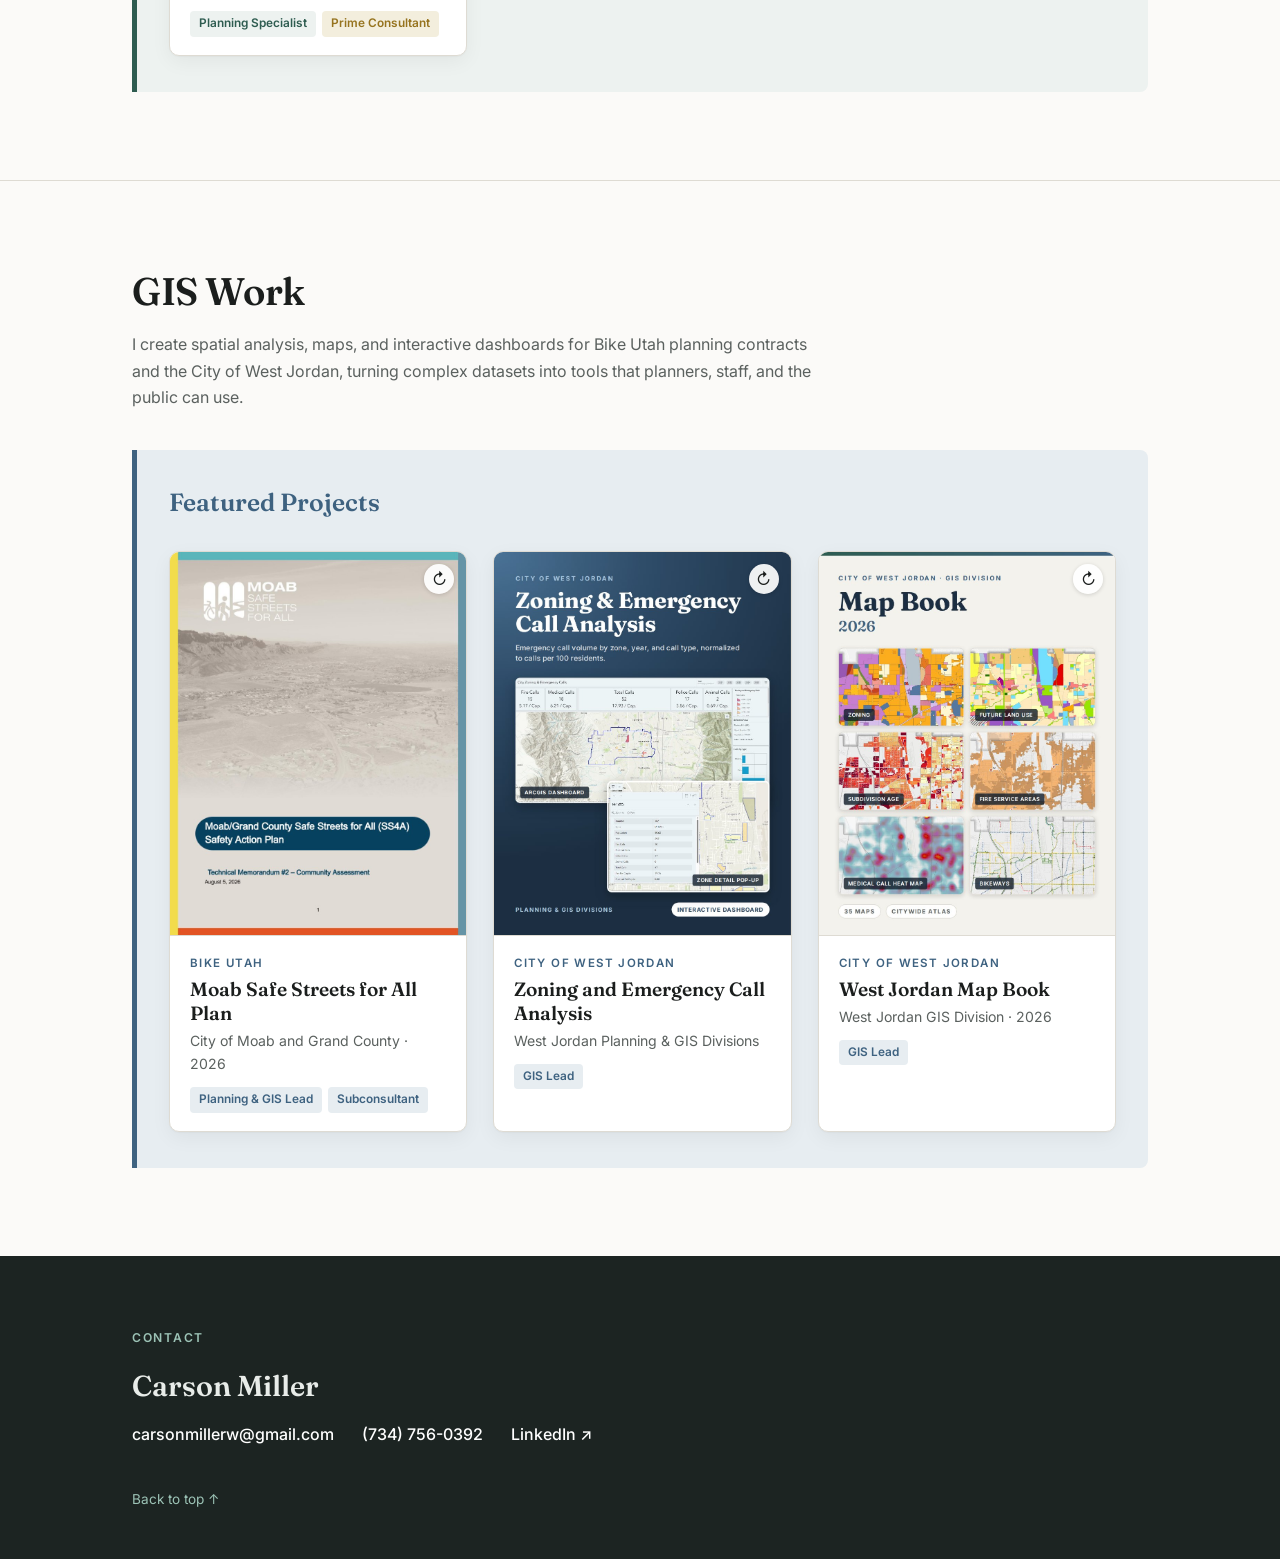
==== commit af296620: "Split Education and Certifications & Licenses; add FAA Part 107 Co-Authored-By: Claude Opus 5.5 <nor" ====
--- a/index.html
+++ b/index.html
@@ -62,12 +62,21 @@
               <div class="degree-school">College of Architecture and Planning, University of Utah, 2023</div>
             </li>
             <li>
+              <div class="degree-name">Bicycle Urbanism Studies</div>
+              <div class="degree-school">DIS Study Abroad, University of Copenhagen, Summer 2023</div>
+            </li>
+          </ul>
+
+          <div class="eyebrow edu-title">Certifications &amp; Licenses</div>
+          <ul class="degree-list">
+            <li>
               <div class="degree-name">Master's Certification in GIS</div>
               <div class="degree-school">University of Utah, 2025</div>
             </li>
             <li>
-              <div class="degree-name">Bicycle Urbanism Studies</div>
-              <div class="degree-school">DIS Study Abroad, University of Copenhagen, Summer 2023</div>
+              <div class="degree-name">Remote Pilot Certificate, Small UAS (FAA Part 107)</div>
+              <div class="degree-school">Federal Aviation Administration, 2026</div>
+              <div class="degree-note">Commercial drone operations and flight-safety regulations for aerial imagery and data collection</div>
             </li>
           </ul>
 
--- a/assets/css/style.css
+++ b/assets/css/style.css
@@ -91,10 +91,12 @@
 .resume-col a:hover .resume-image{transform:translateY(-2px); box-shadow:0 4px 10px rgba(0,0,0,.07), 0 18px 40px rgba(0,0,0,.12);}
 .resume-actions{margin-top:16px; display:flex; justify-content:center;}
 .edu-title{margin:34px 0 0;}
-.degree-list{list-style:none; padding:0; margin:10px 0 26px;}
+.degree-list{list-style:none; padding:0; margin:10px 0 8px;}
+.degree-list + .btn-row, .degree-list ~ .btn-row{margin-top:28px;}
 .degree-list li{padding:12px 0; border-top:1px solid var(--line);}
 .degree-list li:last-child{border-bottom:1px solid var(--line);}
 .degree-name{font-weight:600;}
+.degree-note{color:var(--ink-soft); font-size:.86rem; margin-top:2px;}
 .degree-school{color:var(--ink-soft); font-size:.92rem;}
 
 
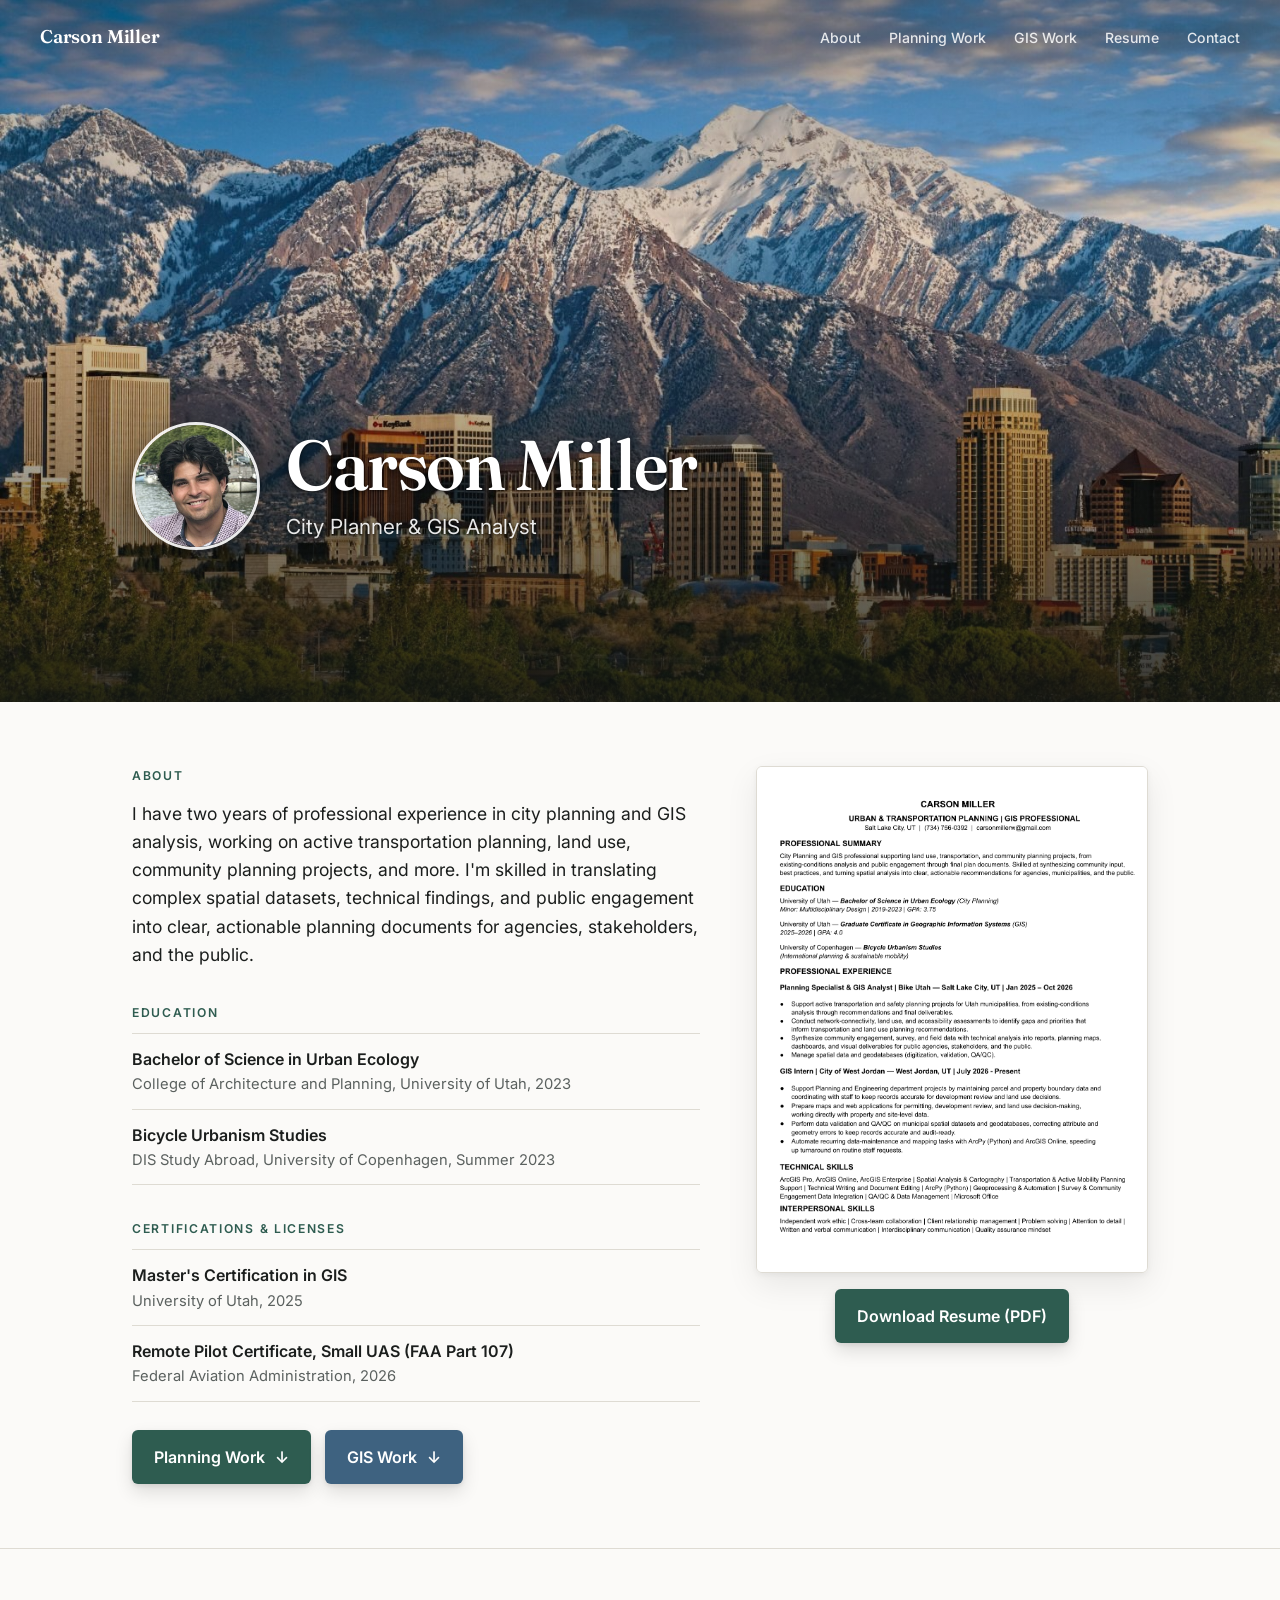
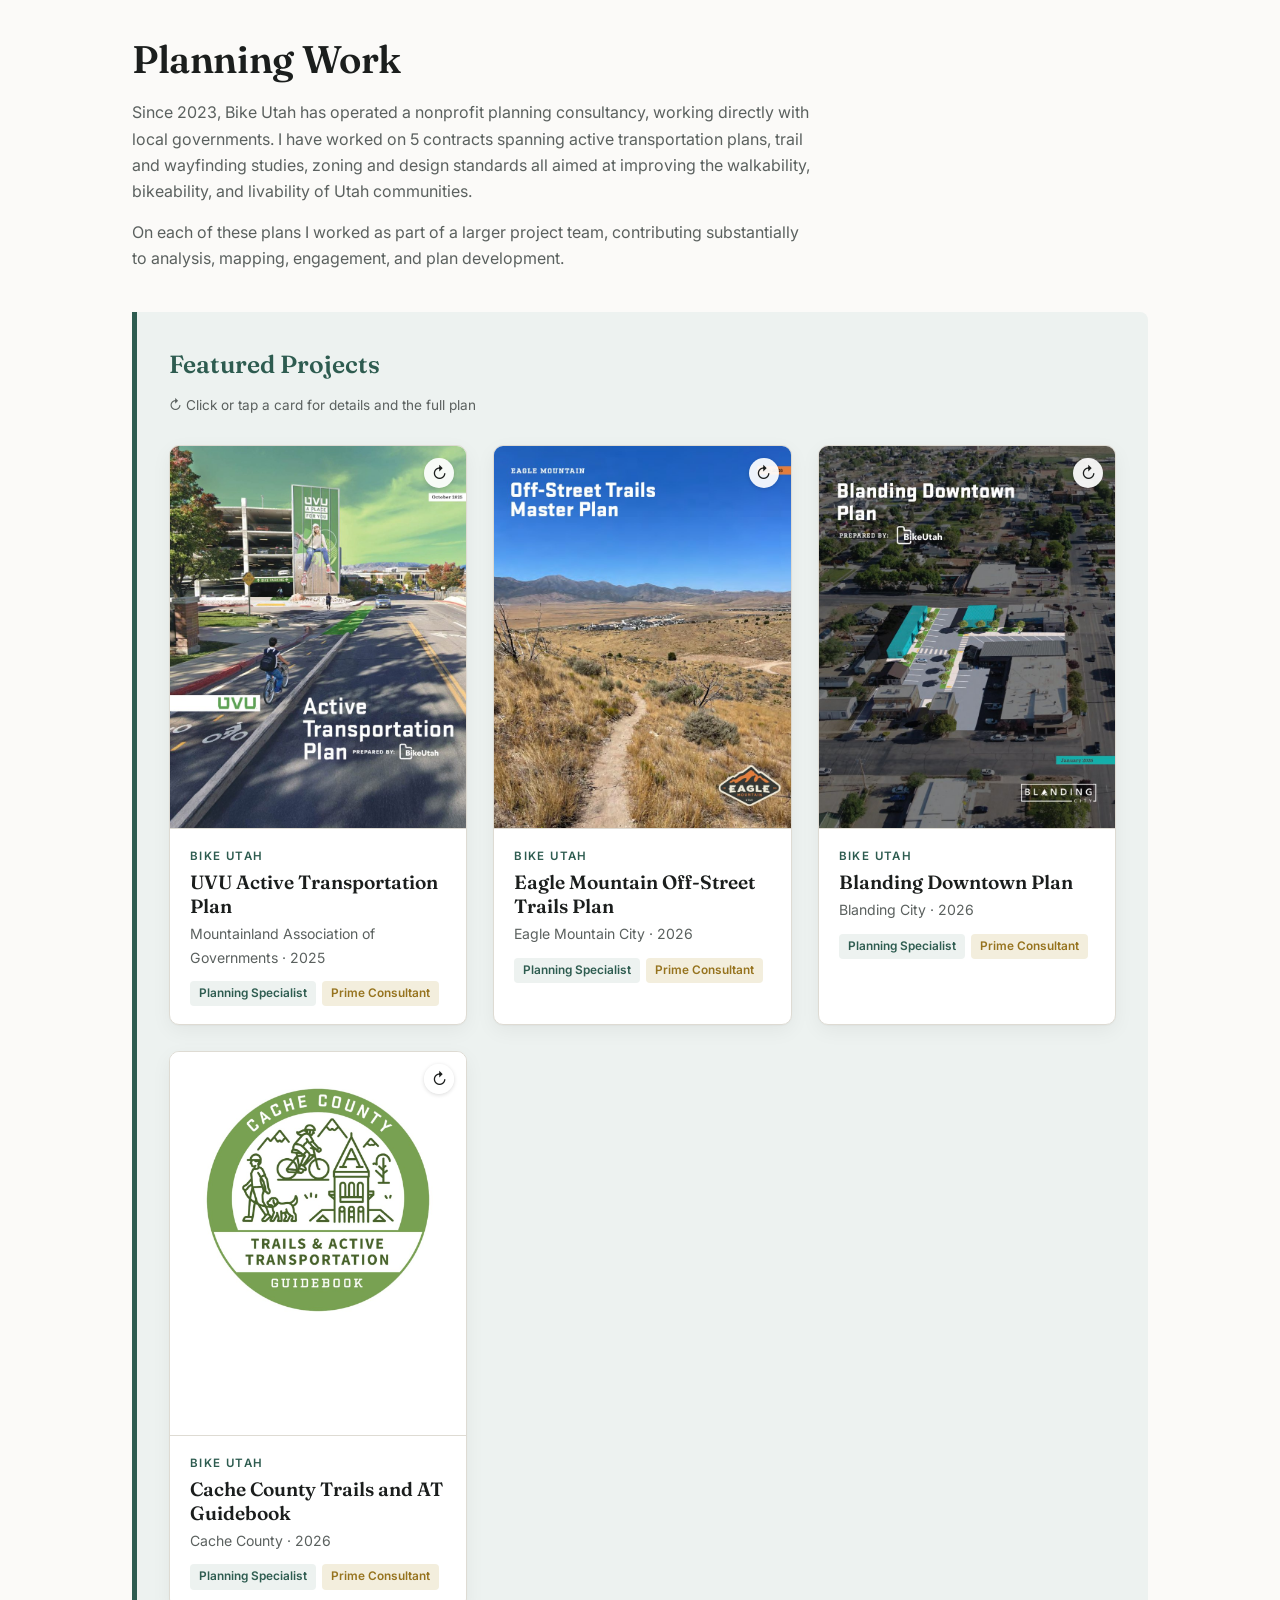
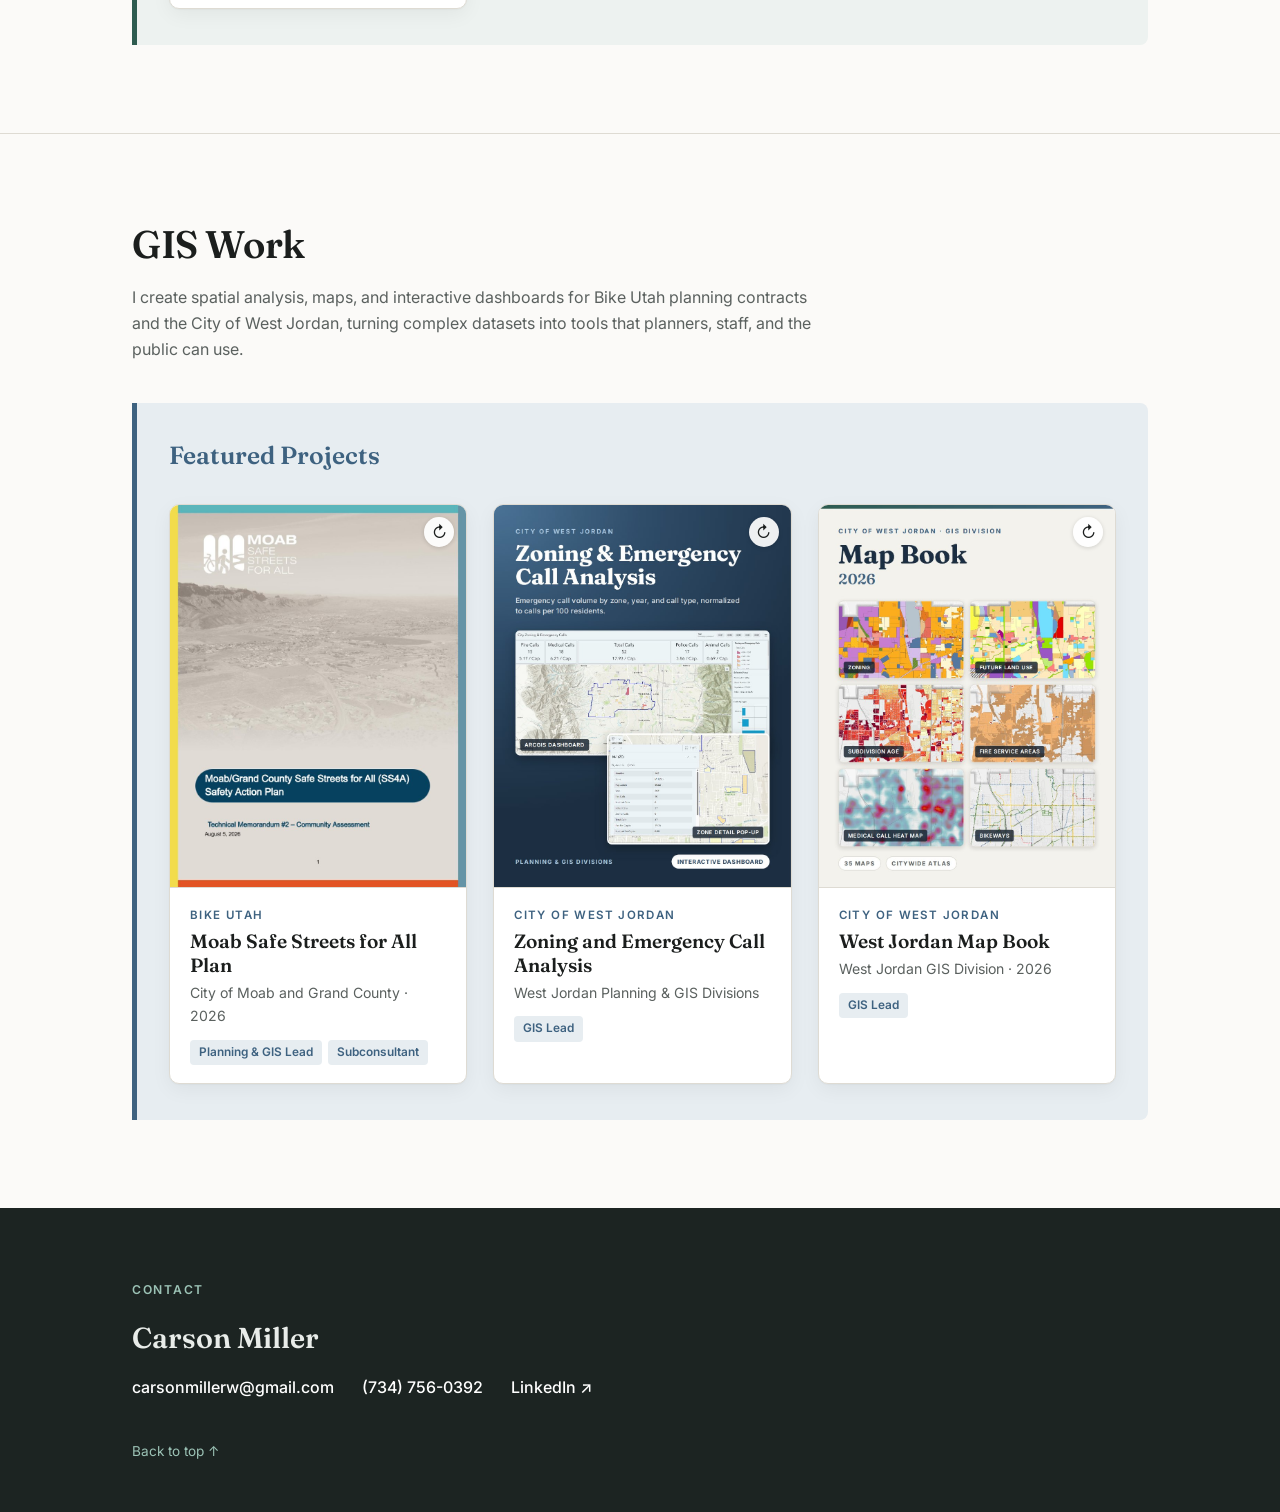
==== commit 8c8f6dd5: "Remove FAA certificate description Co-Authored-By: Claude Opus 5.5 <noreply@anthropic.com> Claude-Se" ====
--- a/index.html
+++ b/index.html
@@ -76,7 +76,6 @@
             <li>
               <div class="degree-name">Remote Pilot Certificate, Small UAS (FAA Part 107)</div>
               <div class="degree-school">Federal Aviation Administration, 2026</div>
-              <div class="degree-note">Commercial drone operations and flight-safety regulations for aerial imagery and data collection</div>
             </li>
           </ul>
 
